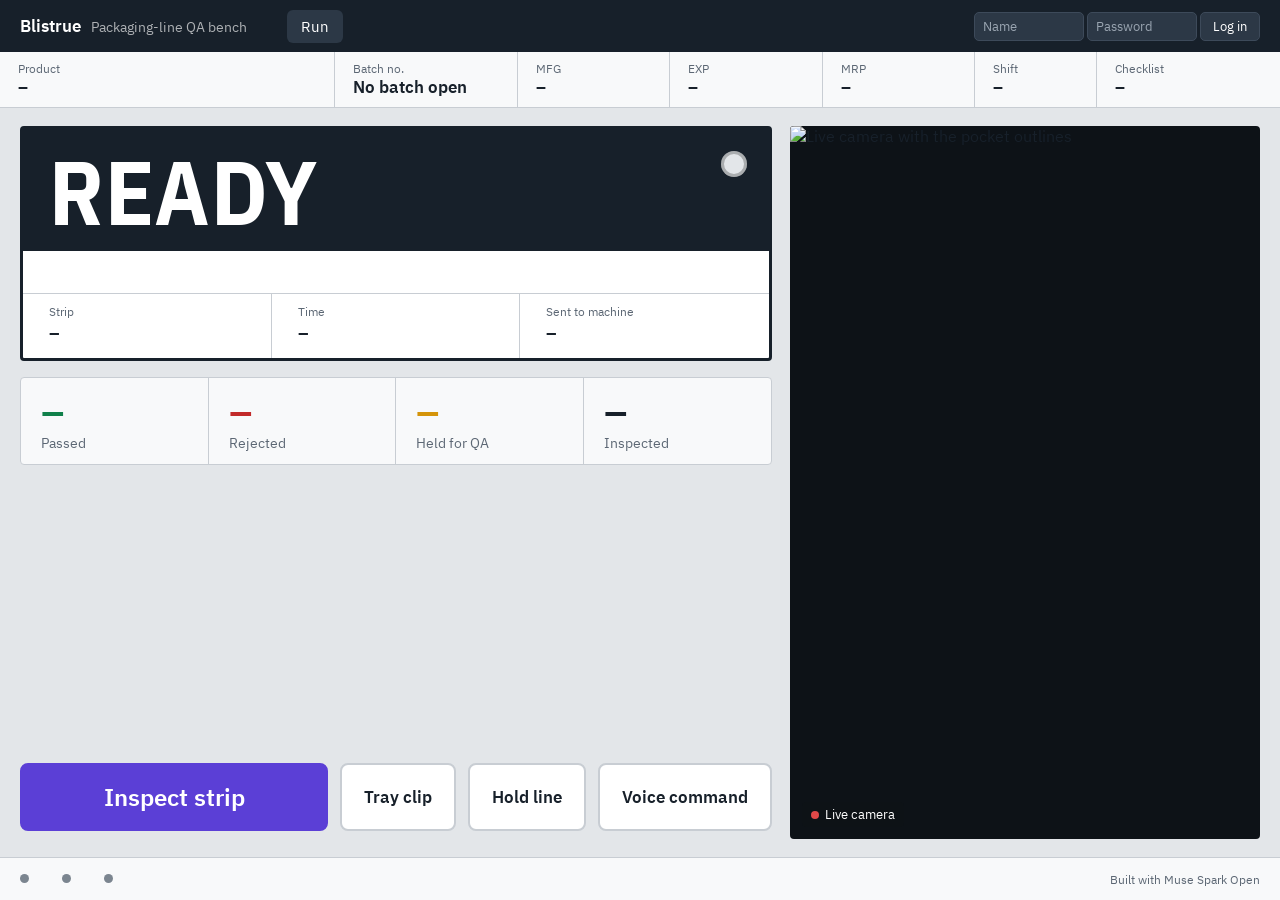
==== static/index.html @ 93edf55a "Product name: Blistrue (every strip, proven true), by Fennixar" ====
<!doctype html>
<html lang="en"><head><meta charset="utf-8"><meta name="viewport" content="width=device-width,initial-scale=1">
<title>Blistrue</title>
<link rel="stylesheet" href="/static/station.css">
</head><body>
<header class="top">
  <div class="name">Blistrue<span>Packaging-line QA bench</span></div>
  <nav aria-label="Screens">
    <button data-tab="run" class="on">Run</button>
    <button data-tab="setup" data-role="qa" hidden>Setup</button>
    <button data-tab="qa" data-role="qa" hidden>QA</button>
    <button data-tab="record" data-role="user" hidden>Record</button>
    <button data-tab="system" data-role="qa" hidden>System</button>
  </nav>
  <div class="who"><span id="who"></span>
    <span id="loginbox"><input id="ln" placeholder="Name" aria-label="Name"> <input id="lp" type="password" placeholder="Password" aria-label="Password">
    <button onclick="login()">Log in</button></span>
    <button id="logoutbtn" onclick="logout()" hidden>Log out</button></div>
</header>
<div class="bmr" id="bmr">
  <div><small>Product</small><strong id="b-product">–</strong></div>
  <div><small>Batch no.</small><strong id="b-batch">No batch open</strong></div>
  <div><small>MFG</small><strong id="b-mfg">–</strong></div>
  <div><small>EXP</small><strong id="b-exp">–</strong></div>
  <div><small>MRP</small><strong id="b-mrp">–</strong></div>
  <div><small>Shift</small><strong id="b-shift">–</strong></div>
  <div><small>Checklist</small><strong id="b-ver">–</strong></div>
</div>
<div class="alert" id="notrel" role="status" hidden></div>
<div class="alert" id="qbanner" role="status" hidden></div>
<div class="alert" id="rcbanner" role="status" hidden></div>
<div class="alert" id="askbox" hidden>Shift Supervisor asks: <b id="askq"></b>
  <input id="ans" aria-label="Your answer"><button onclick="answer()">Answer</button></div>
<main>

<section class="tab" id="run">
  <div class="run">
    <div class="left">
      <div class="label ink" id="label" aria-live="polite">
        <div class="band" id="band">READY</div>
        <div class="why" id="why"></div>
        <div class="note" id="skipped"></div>
        <dl><div><dt>Strip</dt><dd id="stripno">–</dd></div><div><dt>Time</dt><dd id="vtime">–</dd></div>
          <div><dt>Sent to machine</dt><dd id="sent">–</dd></div></dl>
      </div>
      <div class="counts">
        <div class="p"><b id="c-pass">–</b><span>Passed</span></div>
        <div class="r"><b id="c-rej">–</b><span>Rejected</span></div>
        <div class="h"><b id="c-held">–</b><span>Held for QA</span></div>
        <div><b id="c-all">–</b><span>Inspected</span></div>
      </div>
      <div class="msg"></div>
      <div class="actions">
        <button class="btn big primary" onclick="inspectNow()">Inspect strip</button>
        <button class="btn big" title="Record a short clip of the tray; one verdict per strip" onclick="trayNow()">Tray clip</button>
        <button class="btn big" onclick="post('/hold',{reason:'operator pressed Hold line'},'Line held. QA must resume it.')">Hold line</button>
        <button class="btn big" id="vcmd" title="Say: self test, teach, inspect, hold, record" onclick="toggleRec('command')">Voice command</button>
      </div>
      <div id="heard" class="small heard"></div>
    </div>
    <div class="cam"><img id="cam" src="/stream" alt="Live camera with the pocket outlines"><div class="tag"><i></i>Live camera</div></div>
  </div>
  <div class="card chal" id="chal" hidden>
    <b>Challenge run</b><img id="chphoto" alt="Registered photo of this challenge strip" hidden><span id="chnext"></span>
    <button class="btn primary" id="chgo" onclick="chalInspect()">Inspect</button>
    <label id="chejl"><input type="checkbox" id="chej"> Ejected</label><button class="btn" id="chrec" onclick="chalEject()">Record result</button>
    <ul class="chres" id="chres"></ul>
    <div class="msg"></div>
  </div>
  <div class="status"><span id="st-self"></span><span id="st-clear"></span><span id="st-due" hidden></span><span id="st-link"></span>
    <span class="brand">Built with Muse Spark Open</span></div>
</section>

<section class="tab" id="setup" hidden>
  <ol class="steps" id="steps">
    <li><button data-step="1"><i>1</i>Describe the good strip</button></li>
    <li><button data-step="2"><i>2</i>Approve the rules</button></li>
    <li><button data-step="3"><i>3</i>Teach good strips</button></li>
    <li><button data-step="4"><i>4</i>Self-test</button></li>
    <li><button data-step="5"><i>5</i>Run</button></li>
  </ol>
  <div class="setup">
    <div>
      <div class="card" data-panel="1">
        <h2>Describe the good strip</h2>
        <p>Type or say what a good strip looks like, in any language. The station turns it into numbered rules for QA to approve.</p>
        <textarea id="text" rows="3" aria-label="Good strip description" placeholder="e.g. ten tablets in two rows of five; reject empty or broken"></textarea>
        <div class="actions"><button class="btn big primary" onclick="describe()">Make checklist</button>
          <button class="btn big" id="rec" onclick="toggleRec('rule')">Speak rule</button>
          <label class="lang">Language <select id="lang"><option>Auto</option><option>English</option><option>Tamil</option><option>Hindi</option></select></label></div>
        <div class="msg"></div>
      </div>
      <div class="card" data-panel="2" hidden>
        <h2>Approve the rules</h2>
        <p>Check each rule on the right against the sentence it came from. Approving makes them the next checklist version.</p>
        <div class="spoken" id="psentence"></div><small>The sentence the rules were made from.</small>
        <div class="actions" style="margin-top:18px"><button class="btn big primary" onclick="post('/approve',{},r=>'Checklist version '+r.checklist.version+' approved.')">Approve</button></div>
        <div class="msg"></div>
      </div>
      <div class="card" data-panel="3" hidden>
        <h2 id="teachh">Teach good strips</h2>
        <p>Place a good strip under the camera and save it. Move or turn it a little each time, so the station learns what normal looks like.</p>
        <div class="slots" id="slots"></div>
        <div class="actions"><button class="btn big primary" onclick="long('/teach',{capture:true},taught)">Save this strip</button>
          <button class="btn big" onclick="long('/teach',{},taught)">Use saved photos</button></div>
        <div class="msg"></div>
      </div>
      <div class="card" data-panel="4" hidden>
        <h2>Self-test</h2>
        <p>The station paints fake defects onto the good strip in view and checks that each one is caught and named, and that the real strip passes. A per-shift functional check — it runs on top of the physical challenge strip.</p>
        <div class="actions"><button class="btn big primary" onclick="long('/selftest',{},selftestSaid)">Run self-test</button></div>
        <h3 id="sth" hidden></h3>
        <ul class="check" id="stresults"></ul>
        <div class="small" id="uncovered"></div>
        <div class="msg"></div>
      </div>
      <div class="card" data-panel="5" hidden>
        <h2>Ready to run</h2>
        <p>The rules are approved, the station is taught and the self-test passed. QA opens and releases the batch on the QA screen; then strips are inspected on the Run screen.</p>
        <div class="actions"><button class="btn big primary" onclick="go('run')">Go to Run</button></div>
      </div>
    </div>
    <div class="card">
      <h2>Rules for a good strip</h2>
      <div id="sentencebox" hidden><div class="spoken" id="sentence"></div><small>The sentence the rules were made from.</small></div>
      <ul class="rules" id="rules"></ul>
      <div class="approved" id="approved">No rules yet.</div>
    </div>
  </div>
</section>

<section class="tab" id="qa" hidden>
  <div class="qa">
    <div class="card">
      <h2>Batch release</h2>
      <ul class="check" id="rel"></ul>
      <div class="field"><input id="spw" type="password" placeholder="QA password" aria-label="QA password for the specimen">
        <button class="btn go" id="go-spec" onclick="specimen()">Sign start-up specimen (QA)</button></div>
      <div class="dueline" id="due" hidden></div>
      <div id="missedbox">
        <h3>Missed hourly checks: QA review note</h3>
        <ul class="check" id="missed"></ul>
        <div class="field"><input id="mbatch" class="narrow" placeholder="Batch (blank = current)" aria-label="Batch whose missed checks to list">
          <input id="mpw" type="password" placeholder="QA password" aria-label="QA password for the review note"></div>
      </div>
      <div id="nobatch">
        <h3>Start a batch</h3>
        <div class="field"><button class="btn go" id="go-clear" onclick="clearance()">Line clearance</button> <span id="clr" class="small"></span></div>
        <div class="grid4"><input id="bn" placeholder="Batch no." aria-label="Batch no."><input id="bm" placeholder="MFG 10/2026" aria-label="MFG">
          <input id="be" placeholder="EXP 10/2028" aria-label="EXP"><input id="bp" placeholder="MRP Rs." aria-label="MRP"><input id="bpn" maxlength="80" placeholder="Product name" aria-label="Product name"><input id="bst" maxlength="40" placeholder="Strength (blank if not printed)" aria-label="Strength, blank if not printed"></div>
        <div class="field"><button class="btn go" id="go-start" onclick="batchStart()">Start batch</button></div>
      </div>
      <div id="inbatch" hidden>
        <h3>In-process checks</h3>
        <div class="field"><button class="btn go" id="go-print" title="At-line sample check: reads the foil print and compares it with the batch record" onclick="printNow()">Check print (foil side up)</button>
          <button class="btn" onclick="foil()">Foil roll changed</button></div>
        <div id="eyebox" hidden>
          <h3>Check the print by eye</h3>
          <div class="small" id="eyewhy"></div>
          <div class="field"><input id="epw" type="password" placeholder="QA password" aria-label="QA password for the check by eye">
            <input id="enote" placeholder="Note: what you checked on the strip" aria-label="Note: what you checked on the strip"></div>
          <div class="field"><button class="btn" onclick="printEye('matches')">Print matches</button><button class="btn" onclick="printEye('wrong')">Wrong print</button></div>
        </div>
        <div class="field"><span class="small">Leak test</span><input id="bsamp" type="number" min="0" placeholder="Samples" aria-label="Leak test samples" class="narrow">
          <input id="bnote" placeholder="Note" aria-label="Leak test note"></div>
        <div class="field"><button class="btn" onclick="leak('pass')">Leak test pass</button><button class="btn" onclick="leak('fail')">Leak test fail</button>
        </div>
        <h3>End batch: counts at the bench</h3>
        <div class="grid4"><input id="e-received" type="number" min="0" placeholder="Strips received" aria-label="Strips received at the bench">
          <input id="e-good" type="number" min="0" placeholder="Good tray" aria-label="Strips in the good tray">
          <input id="e-reject" type="number" min="0" placeholder="Reject box" aria-label="Strips in the reject box">
          <input id="e-samples" type="number" min="0" placeholder="Samples taken" aria-label="Samples taken, not returned"></div>
        <div class="grid4"><input id="e-unused" type="number" min="0" placeholder="Unused strips" aria-label="Strips left unused">
          <input id="e-fissued" type="number" min="0" step="any" placeholder="Foil issued (m)" aria-label="Foil issued, metres">
          <input id="e-fused" type="number" min="0" step="any" placeholder="Foil used (m)" aria-label="Foil used, metres">
          <input id="e-freturned" type="number" min="0" step="any" placeholder="Foil returned (m)" aria-label="Foil returned, metres"></div>
        <div class="field"><input id="e-fdestroyed" type="number" min="0" step="any" placeholder="Foil destroyed (m)" aria-label="Foil destroyed, metres" class="narrow">
          <input id="e-slimit" type="number" min="0" value="0" aria-label="Strip limit, site policy" class="narrow"><span class="small">strips limit (site policy)</span>
          <input id="e-flimit" type="number" min="0" step="any" value="0.5" aria-label="Foil limit, site policy" class="narrow"><span class="small">m foil limit (site policy)</span></div>
        <div class="field"><label><input type="checkbox" id="e-cleared"> After-batch clearance: line cleared, leftover printed foil returned or destroyed</label></div>
        <div class="field"><input id="e-pw" type="password" placeholder="QA password" aria-label="QA password, only if outside a limit">
          <input id="e-reason" placeholder="Investigation reason" aria-label="Investigation reason, only if outside a limit"></div>
        <div class="field"><button class="btn end" onclick="batchEnd()">End batch</button></div>
      </div>
      <div class="msg"></div>
    </div>
    <div class="card">
      <h2 id="heldh">Line running</h2>
      <div class="held" id="heldbox" hidden><b id="heldby"></b><span id="heldwhy"></span></div>
      <div class="running" id="runningnote">Nothing is holding the line.</div>
      <div class="agent"><b>Shift Supervisor</b> <span class="small">(<span id="supmodel">Muse Spark Open, open weights</span>)</span>
        <div id="checked" hidden>What the supervisor checked<ol id="steplist"></ol></div>
        <div id="concl"></div>
        <div class="model" id="supnote" hidden>Written by Muse Spark Open. Check before acting.</div>
        <div class="field"><input id="trig" placeholder="Why? e.g. rejects rose" aria-label="Why investigate"><button class="btn" onclick="investigate()">Investigate</button></div>
        <div id="invstate" class="small"></div>
      </div>
      <div id="reqs"></div>
      <div id="resumebox" hidden>
        <h3>Resume the line</h3>
        <div class="field"><input id="rsp" type="password" placeholder="QA password" aria-label="QA password to resume"><input id="rsr" placeholder="Reason to resume" aria-label="Reason to resume"></div>
        <div class="field" id="rswbox" hidden><input id="rsw" placeholder="Re-check waiver reason (QA)" aria-label="Re-check waiver reason (QA)"></div>
        <div class="field"><button class="btn go" id="go-resume" onclick="resumeLine()">Resume line (QA)</button></div>
      </div>
      <div class="msg"></div>
    </div>
    <div class="card">
      <h2>Batch totals</h2>
      <table class="recon" id="recon"></table>
      <div class="bal" id="bal"></div>
      <div id="qrel" hidden>
        <h3>Quarantine</h3>
        <ul class="qlist" id="qlist"></ul>
        <div class="field"><input id="rp" type="password" placeholder="QA password" aria-label="QA password to release"><input id="rr" placeholder="Reason" aria-label="Release reason"></div>
        <div class="field"><button class="btn" onclick="release()">Release quarantine (QA)</button></div>
      </div>
      <h3>Physical challenge set</h3>
      <ul class="check" id="chset"></ul>
      <div class="field"><input id="cl" class="narrow" placeholder="Label: C1" aria-label="Challenge strip label">
        <select id="ck" aria-label="Defect kind"></select>
        <input id="cr" type="number" min="1" class="narrow" placeholder="Rule" aria-label="Expected rule number"></div>
      <div class="field"><button class="btn" onclick="chalRegister()">Register challenge strip (photo from the camera)</button></div>
      <div class="field"><input id="ccp" type="password" placeholder="QA password" aria-label="QA password to close a failed challenge"><input id="ccr" placeholder="Reason" aria-label="Reason to close a failed challenge"></div>
      <div class="field"><button class="btn" title="A failed challenge run of a batch that has ended: close it with a QA note so its record can be signed" onclick="chalClose()">Close failed challenge of an ended batch (QA)</button></div>
      <p class="note">The self-test adds to the physical challenge test; it does not replace it.</p>
      <div class="msg"></div>
    </div>
  </div>
</section>

<section class="tab" id="record" hidden>
  <div class="wide">
    <div class="card">
      <h2>Shift record</h2>
      <p>The record of this shift's verdicts, self-tests and checks. It is a draft until QA signs it.</p>
      <div class="field"><input id="batch" placeholder="Batch" aria-label="Batch"><input id="op" placeholder="Operator" aria-label="Operator"></div>
      <div class="field"><button class="btn primary" onclick="rec()">Open shift record</button></div>
      <h3>Sign shift record</h3>
      <div class="field"><select id="smean" aria-label="Meaning of your signature"><option value="Reviewed">Reviewed</option><option value="Approved">Approved</option></select></div>
      <div class="field"><input id="sp" type="password" placeholder="QA password" aria-label="QA password to sign"><button class="btn" onclick="sign()">Sign record (QA)</button></div>
      <h3>Ask about the records</h3>
      <div class="field"><input id="q" placeholder="e.g. why were strips rejected today?" aria-label="Question about the records"><button class="btn" onclick="ask()">Ask</button></div>
      <div class="msg"></div>
    </div>
    <div class="card recview"><iframe id="recframe" title="Shift record" sandbox="allow-same-origin allow-popups" hidden></iframe><div class="empty" id="recempty">Open the shift record to see it here.</div></div>
  </div>
</section>

<section class="tab" id="system" hidden>
  <div class="wide">
    <div class="card">
      <h2>Spend</h2>
      <div class="bignum">$<span id="spent">0.00</span></div>
      <p>Spent on paid model calls so far.</p>
      <h3>Stack light</h3>
      <p><a href="/lamp" target="_blank">Open the stack-light page</a> on a phone or a second screen.</p>
      <h3>Line board</h3>
      <p><a href="/board" target="_blank">Open the line board</a> (read-only) on a screen beside the line: the state, why, since when and who must act.</p>
    </div>
    <div class="card">
      <h2>What each model did</h2>
      <table class="trace"><thead><tr><th>Model</th><th>Job</th><th>ms</th><th>USD</th></tr></thead><tbody id="trace"></tbody></table>
    </div>
  </div>
</section>
</main>
<script src="/static/station.js"></script>
</body></html>
---- static/station.css ----
@font-face{font-family:"IBM Plex Sans";font-weight:400;font-display:swap;src:url(fonts/IBMPlexSans-Regular.woff2) format("woff2")}
@font-face{font-family:"IBM Plex Sans";font-weight:500;font-display:swap;src:url(fonts/IBMPlexSans-Medium.woff2) format("woff2")}
@font-face{font-family:"IBM Plex Sans";font-weight:600;font-display:swap;src:url(fonts/IBMPlexSans-SemiBold.woff2) format("woff2")}
@font-face{font-family:"IBM Plex Sans";font-weight:700;font-display:swap;src:url(fonts/IBMPlexSans-Bold.woff2) format("woff2")}
@font-face{font-family:"IBM Plex Sans Condensed";font-weight:700;font-display:swap;src:url(fonts/IBMPlexSansCondensed-Bold.woff2) format("woff2")}
:root{
  --foil:#E3E6E9; --panel:#F8F9FA; --ink:#17202A; --steel:#5C6774; --rule:#C8CDD3;
  --pass:#10804A; --reject:#C22A2A; --hold:#D4940A; --brand:#5B3FD6; --grey:#7B858F;
}
*{box-sizing:border-box}
html,body{height:100%}
body{margin:0;background:var(--foil);font-family:"IBM Plex Sans",system-ui,sans-serif;color:var(--ink);
  font-variant-numeric:tabular-nums;display:flex;flex-direction:column;min-width:1000px}
button,input,select,textarea{font:inherit;color:inherit}
button{cursor:pointer}
:focus-visible{outline:3px solid var(--brand);outline-offset:2px}
[hidden]{display:none!important}
.small{font-size:13px;color:var(--steel)}
a{color:var(--brand)}
.steps i,.check li span,.tick{font-family:"Segoe UI Symbol","IBM Plex Sans",sans-serif}  /* the tick as drawn in the approved mockup */
.crit,.err{color:var(--reject);font-weight:600}

/* top bar */
.top{height:52px;flex:none;background:var(--ink);color:#fff;display:flex;align-items:center;padding:0 20px;gap:28px}
.top .name{font-weight:600;font-size:17px;white-space:nowrap}
.top .name span{font-weight:400;opacity:.65;margin-left:10px;font-size:14px}
.top nav{display:flex;gap:4px;margin-left:12px}
.top nav button{background:none;border:0;color:#cfd5dc;font-size:15px;padding:7px 14px;border-radius:6px}
.top nav button.on{background:#2c3846;color:#fff}
.top nav button:focus-visible{outline-color:#b8a9ff}
.top .who{margin-left:auto;font-size:14px;color:#cfd5dc;display:flex;gap:8px;align-items:center;white-space:nowrap}
.top .who b{color:#fff;font-weight:500}
.top input{width:110px;font-size:13px;padding:5px 8px;border-radius:5px;border:1px solid #3d4a5a;background:#2c3846;color:#fff}
.top input::placeholder{color:#9aa5b1}
.top .who button{font-size:13px;padding:5px 12px;border-radius:5px;border:1px solid #3d4a5a;background:#2c3846;color:#fff}

/* batch record bar */
.bmr{flex:none;display:grid;grid-template-columns:2.2fr 1.2fr 1fr 1fr 1fr .8fr 1.2fr;background:var(--panel);border-bottom:1px solid var(--rule)}
.bmr div{padding:9px 18px;border-right:1px solid var(--rule);min-width:0}
.bmr div:last-child{border-right:0}
.bmr small{display:block;font-size:12px;color:var(--steel)}
.bmr strong{display:block;font-size:17px;font-weight:600;white-space:nowrap;overflow:hidden;text-overflow:ellipsis}
.bmr .none strong{color:var(--steel);font-weight:500}

/* full-width amber strips under the batch bar */
.alert{flex:none;background:#fdf0d5;color:#5e4100;border-bottom:1px solid #ecd39a;border-left:6px solid var(--hold);padding:8px 20px;font-size:15px;font-weight:500;display:flex;gap:10px;align-items:center}
.alert input{font-size:14px;padding:5px 8px;border:1px solid #c9ad6b;border-radius:5px;background:#fff;min-width:260px}
.alert button{font-size:14px;font-weight:600;padding:5px 14px;border-radius:5px;border:2px solid var(--hold);background:#fff}

main{flex:1;min-height:0;display:flex;flex-direction:column}
.tab{flex:1;min-height:0;display:flex;flex-direction:column;overflow:auto}

/* buttons */
.btn{font-size:15px;font-weight:600;border-radius:6px;padding:0 16px;height:42px;background:#fff;color:var(--ink);border:2px solid var(--rule);white-space:nowrap}
.btn:hover{border-color:#9aa4ae}
.btn.primary{background:var(--brand);color:#fff;border-color:var(--brand)}
.btn.big{font-size:20px;height:68px;border-radius:8px;padding:0 28px}
.btn.big.primary{flex:1;font-size:24px}
.left .btn.big:not(.primary){font-size:17px;padding:0 22px}
.actions{display:flex;gap:12px;align-items:center;flex-wrap:wrap}
.msg{white-space:pre-wrap;font-size:15px;margin-top:10px;min-height:0}
.msg:empty{display:none}
.msg.print{font-size:28px;font-weight:700;color:#fff;padding:12px 16px;border-radius:4px}

/* Run: the verdict as a status label */
.run{flex:1;min-height:0;display:grid;grid-template-columns:1fr 470px;gap:18px;padding:18px 20px}
.left{display:flex;flex-direction:column;gap:16px;min-height:0}
.label{--c:var(--ink);background:#fff;border:3px solid var(--c);border-radius:4px;position:relative;flex:none}
.label .band{background:var(--c);color:#fff;font-family:"IBM Plex Sans Condensed","IBM Plex Sans",sans-serif;font-weight:700;
  font-size:clamp(56px,min(7vw,12.5vh),96px);line-height:1;padding:18px 70px 14px 26px;letter-spacing:.5px;white-space:nowrap;overflow:hidden}
.label .band::after{content:"";position:absolute;right:22px;top:22px;width:26px;height:26px;border-radius:50%;background:var(--foil);box-shadow:inset 0 0 0 3px rgba(0,0,0,.25)}
.label.pass{--c:var(--pass)} .label.reject{--c:var(--reject)} .label.hold{--c:var(--hold)} .label.grey{--c:var(--grey)} .label.ink{--c:var(--ink)}
.label .why{font-size:clamp(20px,2.2vw,30px);font-weight:600;padding:14px 26px 4px;line-height:1.25}
.label .why.crit{color:var(--reject)}
.sev{display:inline-block;font-size:15px;font-weight:600;background:#fdf0d5;color:#8a5f00;border-radius:4px;padding:2px 9px;margin-left:10px;vertical-align:5px}
.sev.critical{background:#fbe3e3;color:var(--reject)} .sev.minor{background:#e3e7eb;color:var(--steel)}
.label .note{font-size:13px;color:var(--steel);padding:0 26px 4px;white-space:pre-line}
.label dl{display:grid;grid-template-columns:repeat(3,1fr);margin:8px 0 0;border-top:1px solid var(--rule)}
.label dl div{padding:10px 26px 14px;border-right:1px solid var(--rule)}
.label dl div:last-child{border-right:0}
.label dt{font-size:12px;color:var(--steel)}
.label dd{margin:2px 0 0;font-size:18px;font-weight:500}
.counts{display:grid;grid-template-columns:repeat(4,1fr);background:var(--panel);border:1px solid var(--rule);border-radius:4px;flex:none}
.counts div{padding:12px 20px;border-right:1px solid var(--rule)}
.counts div:last-child{border-right:0}
.counts b{display:block;font-size:40px;font-weight:600;line-height:1.05}
.counts span{font-size:14px;color:var(--steel)}
.counts .p b{color:var(--pass)} .counts .r b{color:var(--reject)} .counts .h b{color:var(--hold)}
.left .msg{margin:0}
.left .actions{margin-top:auto;flex-wrap:nowrap}
.left .heard{margin-top:-8px}
.cam{background:#0d1217;border-radius:4px;position:relative;overflow:hidden;min-height:0}
.cam img{width:100%;height:100%;object-fit:contain;display:block}
.cam .tag{position:absolute;left:12px;bottom:12px;background:rgba(13,18,23,.78);color:#fff;font-size:13px;padding:4px 9px;border-radius:4px}
.cam .tag i{display:inline-block;width:8px;height:8px;border-radius:50%;background:#e04848;margin-right:6px}
.status{flex:none;display:flex;gap:26px;align-items:center;padding:12px 20px;font-size:14px;color:var(--steel);border-top:1px solid var(--rule);background:var(--panel);white-space:nowrap;overflow:hidden}
.status span::before{content:"";display:inline-block;width:9px;height:9px;border-radius:50%;margin-right:7px;vertical-align:1px;background:var(--grey)}
.status .ok::before{background:var(--pass)} .status .due::before{background:var(--hold)} .status .bad::before{background:var(--reject)}
.status .due{color:#8a5f00;font-weight:500} .status .bad{color:var(--reject);font-weight:500}
.status .brand{margin-left:auto;font-size:12px}
.status .brand::before{display:none}
/* Run: physical challenge run, one row under the verdict */
.chal{flex:none;margin:0 20px 14px;padding:12px 18px;display:flex;gap:12px;align-items:center;flex-wrap:wrap}
.run:has(+ .chal:not([hidden])){min-height:auto}  /* the row below never covers the action buttons: the tab scrolls */
.chal>b{font-size:16px}
.chal #chnext{font-size:18px;font-weight:600}
.chal img{height:56px;border-radius:4px;border:1px solid var(--rule)}
.chal label{font-size:15px;display:flex;gap:6px;align-items:center}
.chres{list-style:none;margin:0 0 0 auto;padding:0;display:flex;gap:6px;flex-wrap:wrap}
.chres li{font-size:13px;font-weight:600;padding:2px 8px;border-radius:4px;border:1px solid}
.chres .ok{color:var(--pass);background:#e7f3ec} .chres .bad{color:var(--reject);background:#fbe9e9}
.chal .msg{flex-basis:100%;margin:0}

/* Setup */
.steps{display:grid;grid-template-columns:repeat(5,1fr);padding:18px 20px 0;gap:8px;margin:0;list-style:none}
.steps button{width:100%;background:var(--panel);border:1px solid var(--rule);border-radius:4px;padding:10px 14px;font-size:15px;color:var(--steel);display:flex;gap:10px;align-items:center;text-align:left;min-height:52px}
.steps i{font-style:normal;flex:none;width:28px;height:28px;border-radius:50%;display:grid;place-items:center;font-weight:600;background:#dfe3e7;color:var(--steel)}
.steps .done{color:var(--ink)} .steps .done i{background:var(--pass);color:#fff}
.steps .now{border:2px solid var(--brand);color:var(--ink);font-weight:600} .steps .now i{background:var(--brand);color:#fff}
.steps .shown{box-shadow:0 2px 0 var(--ink)}
.setup{flex:1;display:grid;grid-template-columns:1fr 430px;gap:18px;padding:18px 20px;align-items:start}
.card{background:var(--panel);border:1px solid var(--rule);border-radius:4px;padding:20px 24px;min-width:0}
.setup .card,.qa .card{align-self:stretch}
.card h2{margin:0 0 4px;font-size:24px;font-weight:600}
.card h3{margin:20px 0 6px;font-size:16px;font-weight:600}
.card p{margin:0 0 16px;color:var(--steel);font-size:16px;max-width:62ch}
.card textarea{width:100%;font-size:17px;padding:12px 14px;border:1px solid #aab2bb;border-radius:6px;background:#fff;margin-bottom:14px;resize:vertical}
.card select{font-size:15px;padding:8px 10px;border:1px solid #aab2bb;border-radius:6px;background:#fff}
.lang{font-size:14px;color:var(--steel);display:flex;gap:8px;align-items:center}
.slots{display:grid;grid-template-columns:repeat(5,1fr);gap:12px;margin:8px 0 18px}
.slot{aspect-ratio:3/4;border-radius:4px;overflow:hidden;position:relative;background:#fff;border:2px solid var(--rule)}
.slot img{width:100%;height:100%;object-fit:cover;display:block}
.slot b{position:absolute;left:6px;bottom:6px;background:var(--pass);color:#fff;font-size:12px;padding:2px 7px;border-radius:3px;font-weight:500}
.slot.empty{border:2px dashed #aab2bb;display:grid;place-items:center;color:var(--steel);font-size:15px;background:transparent}
.slot.next{border-color:var(--brand);color:var(--brand);font-weight:600}
.rules{list-style:none;margin:10px 0 0;padding:0}
.rules li{display:grid;grid-template-columns:28px 1fr auto;gap:8px;padding:9px 0;border-top:1px solid var(--rule);font-size:15px;align-items:start}
.rules li i{font-style:normal;color:var(--steel);font-weight:600}
.rules em{font-style:normal;font-size:12px;font-weight:600;padding:2px 7px;border-radius:3px;height:fit-content;background:#fdf0d5;color:#8a5f00}
.rules em.critical{background:#fbe3e3;color:var(--reject)} .rules em.minor{background:#e3e7eb;color:var(--steel)}
.rules li.critical{color:var(--reject);font-weight:600}
.spoken{background:#fff;border-left:4px solid var(--brand);padding:10px 14px;font-size:16px;margin:4px 0 2px}
.spoken + small{color:var(--steel);font-size:13px}
.approved{margin-top:14px;font-size:14px;color:var(--steel)}
.approved b{color:var(--pass);font-weight:600}
.approved.wait{color:#8a5f00;font-weight:600}

/* QA */
.qa{flex:1;display:grid;grid-template-columns:1fr 1fr 1fr;gap:18px;padding:18px 20px;align-items:start}
.qa h2{font-size:20px;margin:0 0 12px}
.check{list-style:none;margin:0;padding:0}
.check li{display:grid;grid-template-columns:30px 1fr;gap:6px;padding:11px 0;border-top:1px solid var(--rule);font-size:15px}
.check li span{width:24px;height:24px;border-radius:50%;display:grid;place-items:center;font-size:14px;color:#fff;background:var(--pass)}
.check li.todo span{background:transparent;border:2px solid var(--hold);color:var(--hold)}
.check li.bad span{background:var(--reject)}
.check li.off{color:var(--steel)} .check li.off span{background:transparent;border:2px solid var(--rule);color:var(--steel)}
.check small{display:block;color:var(--steel);font-size:13px}
.field{display:flex;gap:8px;margin-top:10px;align-items:center;flex-wrap:wrap}
.field input:not([type=checkbox]){flex:1;min-width:0;font-size:15px;padding:10px 12px;border:1px solid #aab2bb;border-radius:6px;background:#fff}
.field input.narrow{flex:0 0 110px}
.field .end{margin-left:auto}
.field label{font-size:14px;color:var(--steel);display:flex;gap:4px;align-items:center}
.grid4{display:grid;grid-template-columns:1fr 1fr;gap:8px;margin-top:10px}
.grid4 input{font-size:15px;padding:10px 12px;border:1px solid #aab2bb;border-radius:6px;background:#fff;min-width:0}
.held{border-left:5px solid var(--hold);background:#fff8e8;padding:12px 14px;border-radius:0 4px 4px 0;font-size:15px}
.held b{display:block;font-size:17px;margin-bottom:2px}
.held.crit{border-left-color:var(--reject);background:#fdf0f0}
.running{color:var(--steel);font-size:15px}
.agent{margin-top:12px;font-size:14px}
.agent ol{margin:6px 0 0;padding-left:20px;color:var(--steel);overflow-wrap:anywhere}
.agent ol li{padding:2px 0}
.model{font-size:12px;color:#7a4a00;font-style:italic;margin-top:6px}
.req{margin-top:12px;background:#fff;border:1px solid var(--rule);border-radius:4px;padding:12px 14px;font-size:15px}
.recon{width:100%;border-collapse:collapse;font-size:15px;margin-top:4px}
.recon td{padding:7px 0;border-top:1px solid var(--rule)}
.recon td:last-child{text-align:right;font-weight:600}
.recon tr.sum td{border-top:2px solid var(--ink)}
.bal{color:var(--pass);font-weight:600;font-size:14px;margin-top:8px}
.bal.bad{color:var(--reject)}
.dueline{background:#fdf0d5;color:#6b4a00;border-radius:4px;padding:8px 12px;font-size:14px;margin-top:12px}
.note{font-size:13px;color:var(--steel);margin:12px 0 0}
.qlist{margin:6px 0 0;padding-left:18px;font-size:13px;color:var(--steel)}

/* Record + System */
.wide{flex:1;display:grid;grid-template-columns:420px 1fr;gap:18px;padding:18px 20px;min-height:0}
.recview{padding:0;overflow:hidden;display:flex}
.recview iframe{flex:1;border:0;background:#fff;min-height:420px}
.recview .empty{margin:auto;color:var(--steel)}
.trace{width:100%;border-collapse:collapse;font-size:14px}
.trace th{text-align:left;font-size:12px;font-weight:600;color:var(--steel);padding:6px 8px;border-bottom:2px solid var(--ink)}
.trace td{padding:7px 8px;border-top:1px solid var(--rule)}
.trace td:nth-child(n+3),.trace th:nth-child(n+3){text-align:right}
.bignum{font-size:40px;font-weight:600;margin:4px 0 8px}

@media (max-width:1200px){
  .run{grid-template-columns:1fr 380px}
  .setup{grid-template-columns:1fr 360px}
  .wide{grid-template-columns:340px 1fr}
  .bmr div{padding:9px 12px}
  .top{gap:16px}
  .top .name span{display:none}
}
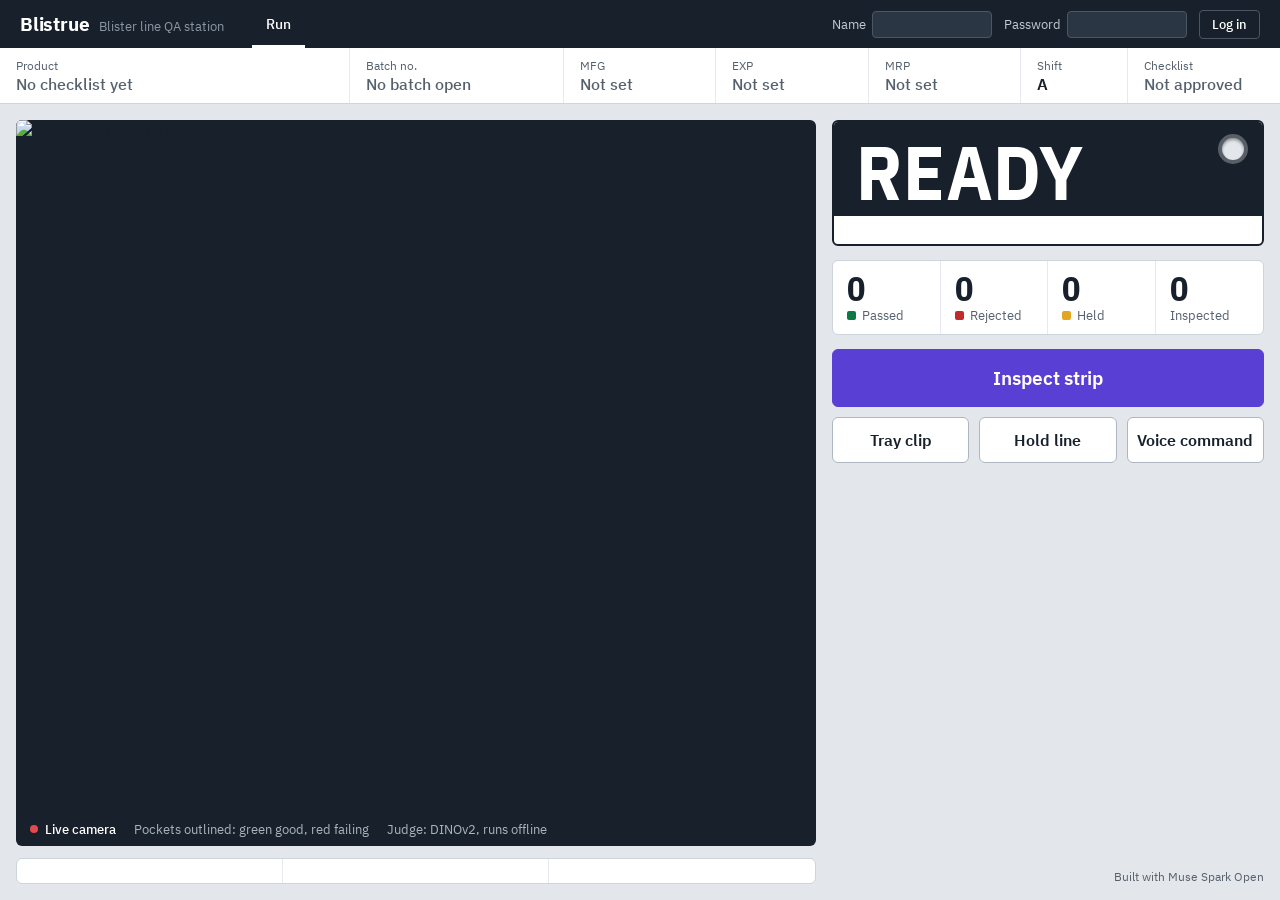
==== commit a80f73ad: "Station redesign v2, Run screen: new tokens, 48px top bar with Signed in as, batch record strip, cam" ====
--- a/static/index.html
+++ b/static/index.html
@@ -4,7 +4,7 @@
 <link rel="stylesheet" href="/static/station.css">
 </head><body>
 <header class="top">
-  <div class="name">Blistrue<span>Packaging-line QA bench</span></div>
+  <div class="name">Blistrue<span>Blister line QA station</span></div>
   <nav aria-label="Screens">
     <button data-tab="run" class="on">Run</button>
     <button data-tab="setup" data-role="qa" hidden>Setup</button>
@@ -13,62 +13,72 @@
     <button data-tab="system" data-role="qa" hidden>System</button>
   </nav>
   <div class="who"><span id="who"></span>
-    <span id="loginbox"><input id="ln" placeholder="Name" aria-label="Name"> <input id="lp" type="password" placeholder="Password" aria-label="Password">
+    <span id="loginbox"><label>Name <input id="ln" aria-label="Name"></label><label>Password <input id="lp" type="password" aria-label="Password"></label>
     <button onclick="login()">Log in</button></span>
     <button id="logoutbtn" onclick="logout()" hidden>Log out</button></div>
 </header>
 <div class="bmr" id="bmr">
-  <div><small>Product</small><strong id="b-product">–</strong></div>
-  <div><small>Batch no.</small><strong id="b-batch">No batch open</strong></div>
-  <div><small>MFG</small><strong id="b-mfg">–</strong></div>
-  <div><small>EXP</small><strong id="b-exp">–</strong></div>
-  <div><small>MRP</small><strong id="b-mrp">–</strong></div>
-  <div><small>Shift</small><strong id="b-shift">–</strong></div>
-  <div><small>Checklist</small><strong id="b-ver">–</strong></div>
+  <div class="none"><small>Product</small><strong id="b-product">No checklist yet</strong></div>
+  <div class="none"><small>Batch no.</small><strong id="b-batch">No batch open</strong></div>
+  <div class="none"><small>MFG</small><strong id="b-mfg">Not set</strong></div>
+  <div class="none"><small>EXP</small><strong id="b-exp">Not set</strong></div>
+  <div class="none"><small>MRP</small><strong id="b-mrp">Not set</strong></div>
+  <div><small>Shift</small><strong id="b-shift">A</strong></div>
+  <div class="none"><small>Checklist</small><strong id="b-ver">Not approved</strong></div>
 </div>
 <div class="alert" id="notrel" role="status" hidden></div>
 <div class="alert" id="qbanner" role="status" hidden></div>
 <div class="alert" id="rcbanner" role="status" hidden></div>
 <div class="alert" id="askbox" hidden>Shift Supervisor asks: <b id="askq"></b>
-  <input id="ans" aria-label="Your answer"><button onclick="answer()">Answer</button></div>
+  <label>Your answer <input id="ans" aria-label="Your answer"></label><button onclick="answer()">Answer</button></div>
 <main>
 
 <section class="tab" id="run">
   <div class="run">
-    <div class="left">
+    <div class="rail">
       <div class="label ink" id="label" aria-live="polite">
         <div class="band" id="band">READY</div>
-        <div class="why" id="why"></div>
-        <div class="note" id="skipped"></div>
-        <dl><div><dt>Strip</dt><dd id="stripno">–</dd></div><div><dt>Time</dt><dd id="vtime">–</dd></div>
-          <div><dt>Sent to machine</dt><dd id="sent">–</dd></div></dl>
+        <div class="body">
+          <div class="why" id="why"></div>
+          <div class="note" id="skipped"></div>
+          <dl id="vfacts" hidden><div><dt>Strip</dt><dd id="stripno"></dd></div><div><dt>Time</dt><dd id="vtime"></dd></div>
+            <div><dt>Sent to machine</dt><dd id="sent"></dd></div></dl>
+        </div>
       </div>
       <div class="counts">
-        <div class="p"><b id="c-pass">–</b><span>Passed</span></div>
-        <div class="r"><b id="c-rej">–</b><span>Rejected</span></div>
-        <div class="h"><b id="c-held">–</b><span>Held for QA</span></div>
-        <div><b id="c-all">–</b><span>Inspected</span></div>
-      </div>
-      <div class="msg"></div>
-      <div class="actions">
+        <div class="p"><b id="c-pass">0</b><span>Passed</span></div>
+        <div class="r"><b id="c-rej">0</b><span>Rejected</span></div>
+        <div class="h"><b id="c-held">0</b><span>Held</span></div>
+        <div><b id="c-all">0</b><span>Inspected</span></div>
+      </div>
+      <div class="acts">
         <button class="btn big primary" onclick="inspectNow()">Inspect strip</button>
-        <button class="btn big" title="Record a short clip of the tray; one verdict per strip" onclick="trayNow()">Tray clip</button>
-        <button class="btn big" onclick="post('/hold',{reason:'operator pressed Hold line'},'Line held. QA must resume it.')">Hold line</button>
-        <button class="btn big" id="vcmd" title="Say: self test, teach, inspect, hold, record" onclick="toggleRec('command')">Voice command</button>
-      </div>
+        <div class="row3">
+          <button class="btn big" title="Record a short clip of the tray; one verdict per strip" onclick="trayNow()">Tray clip</button>
+          <button class="btn big" onclick="post('/hold',{reason:'operator pressed Hold line'},'Line held. QA must resume it.')">Hold line</button>
+          <button class="btn big" id="vcmd" title="Say: self test, teach, inspect, hold, record" onclick="toggleRec('command')">Voice command</button>
+        </div>
+      </div>
+      <div class="msg"></div>
       <div id="heard" class="small heard"></div>
-    </div>
-    <div class="cam"><img id="cam" src="/stream" alt="Live camera with the pocket outlines"><div class="tag"><i></i>Live camera</div></div>
-  </div>
-  <div class="card chal" id="chal" hidden>
-    <b>Challenge run</b><img id="chphoto" alt="Registered photo of this challenge strip" hidden><span id="chnext"></span>
-    <button class="btn primary" id="chgo" onclick="chalInspect()">Inspect</button>
-    <label id="chejl"><input type="checkbox" id="chej"> Ejected</label><button class="btn" id="chrec" onclick="chalEject()">Record result</button>
-    <ul class="chres" id="chres"></ul>
-    <div class="msg"></div>
-  </div>
-  <div class="status"><span id="st-self"></span><span id="st-clear"></span><span id="st-due" hidden></span><span id="st-link"></span>
-    <span class="brand">Built with Muse Spark Open</span></div>
+      <div class="brand">Built with Muse Spark Open</div>
+    </div>
+    <div class="left">
+      <div class="well">
+        <div class="pic"><img id="cam" src="/stream" alt="Live camera with the pocket outlines"></div>
+        <div class="cap"><span class="live"><i></i>Live camera</span><span>Pockets outlined: green good, red failing</span>
+          <span>Judge: DINOv2, runs offline</span><span class="r" id="camres"></span></div>
+      </div>
+      <div class="card chal" id="chal" hidden>
+        <b>Challenge run</b><img id="chphoto" alt="Registered photo of this challenge strip" hidden><span id="chnext"></span>
+        <button class="btn primary" id="chgo" onclick="chalInspect()">Inspect</button>
+        <label id="chejl"><input type="checkbox" id="chej"> Ejected</label><button class="btn" id="chrec" onclick="chalEject()">Record result</button>
+        <ul class="chres" id="chres"></ul>
+        <div class="msg"></div>
+      </div>
+      <div class="lights" aria-label="Station checks"><span id="st-self"></span><span id="st-clear"></span><span id="st-due" hidden></span><span id="st-link"></span></div>
+    </div>
+  </div>
 </section>
 
 <section class="tab" id="setup" hidden>
--- a/static/station.css
+++ b/static/station.css
@@ -4,114 +4,143 @@
 @font-face{font-family:"IBM Plex Sans";font-weight:700;font-display:swap;src:url(fonts/IBMPlexSans-Bold.woff2) format("woff2")}
 @font-face{font-family:"IBM Plex Sans Condensed";font-weight:700;font-display:swap;src:url(fonts/IBMPlexSansCondensed-Bold.woff2) format("woff2")}
 :root{
-  --foil:#E3E6E9; --panel:#F8F9FA; --ink:#17202A; --steel:#5C6774; --rule:#C8CDD3;
-  --pass:#10804A; --reject:#C22A2A; --hold:#D4940A; --brand:#5B3FD6; --grey:#7B858F;
+  --ink:#18212B; --ink2:#2B3644; --ink3:#8C97A4;
+  --alu:#E3E7EB; --panel:#FFFFFF; --rule:#CED4DB; --rule2:#E6E9ED; --text2:#56616E;
+  --pass:#0E7A43; --reject:#C22B2B; --hold:#E3A522; --violet:#5A3FD4;
+  --neutral:#56616E; --holdtext:#7A5300; --holdbg:#FCF3DC; --rejectbg:#FBE9E9; --passbg:#E6F2EB; --field:#AEB7C1;
+  --cond:"IBM Plex Sans Condensed","IBM Plex Sans",sans-serif;
+  /* older names, still read by the line board (/board) */
+  --foil:var(--alu); --steel:var(--text2); --grey:var(--neutral); --brand:var(--violet);
 }
 *{box-sizing:border-box}
 html,body{height:100%}
-body{margin:0;background:var(--foil);font-family:"IBM Plex Sans",system-ui,sans-serif;color:var(--ink);
+body{margin:0;background:var(--alu);font-family:"IBM Plex Sans",system-ui,sans-serif;color:var(--ink);
   font-variant-numeric:tabular-nums;display:flex;flex-direction:column;min-width:1000px}
 button,input,select,textarea{font:inherit;color:inherit}
 button{cursor:pointer}
-:focus-visible{outline:3px solid var(--brand);outline-offset:2px}
+:focus-visible{outline:3px solid var(--violet);outline-offset:2px}
 [hidden]{display:none!important}
-.small{font-size:13px;color:var(--steel)}
-a{color:var(--brand)}
-.steps i,.check li span,.tick{font-family:"Segoe UI Symbol","IBM Plex Sans",sans-serif}  /* the tick as drawn in the approved mockup */
+.small{font-size:13px;color:var(--text2)}
+a{color:var(--violet)}
 .crit,.err{color:var(--reject);font-weight:600}
+@media (prefers-reduced-motion:reduce){*{transition:none!important;animation:none!important}}
 
 /* top bar */
-.top{height:52px;flex:none;background:var(--ink);color:#fff;display:flex;align-items:center;padding:0 20px;gap:28px}
-.top .name{font-weight:600;font-size:17px;white-space:nowrap}
-.top .name span{font-weight:400;opacity:.65;margin-left:10px;font-size:14px}
-.top nav{display:flex;gap:4px;margin-left:12px}
-.top nav button{background:none;border:0;color:#cfd5dc;font-size:15px;padding:7px 14px;border-radius:6px}
-.top nav button.on{background:#2c3846;color:#fff}
-.top nav button:focus-visible{outline-color:#b8a9ff}
-.top .who{margin-left:auto;font-size:14px;color:#cfd5dc;display:flex;gap:8px;align-items:center;white-space:nowrap}
-.top .who b{color:#fff;font-weight:500}
-.top input{width:110px;font-size:13px;padding:5px 8px;border-radius:5px;border:1px solid #3d4a5a;background:#2c3846;color:#fff}
-.top input::placeholder{color:#9aa5b1}
-.top .who button{font-size:13px;padding:5px 12px;border-radius:5px;border:1px solid #3d4a5a;background:#2c3846;color:#fff}
-
-/* batch record bar */
-.bmr{flex:none;display:grid;grid-template-columns:2.2fr 1.2fr 1fr 1fr 1fr .8fr 1.2fr;background:var(--panel);border-bottom:1px solid var(--rule)}
-.bmr div{padding:9px 18px;border-right:1px solid var(--rule);min-width:0}
+.top{height:48px;flex:none;background:var(--ink);color:#fff;display:flex;align-items:center;padding:0 20px;gap:28px}
+.top .name{display:flex;align-items:baseline;gap:10px;font-size:19px;font-weight:700;letter-spacing:-.01em;white-space:nowrap}
+.top .name span{font-size:13px;font-weight:400;letter-spacing:0;color:var(--ink3)}
+.top nav{display:flex;align-self:stretch}
+.top nav button{background:none;border:0;border-bottom:3px solid transparent;padding:3px 14px 0;color:#C3CBD4;font-size:14px;font-weight:500}
+.top nav button:hover{color:#fff}
+.top nav button.on{color:#fff;border-bottom-color:#fff}
+.top nav button:focus-visible{outline:2px solid #fff;outline-offset:-6px}
+.top .who{margin-left:auto;font-size:13px;color:#C3CBD4;display:flex;gap:14px;align-items:center;white-space:nowrap}
+.top .who b{color:#fff;font-weight:600}
+.top #loginbox{display:flex;gap:12px;align-items:center}
+.top .who label{display:flex;gap:6px;align-items:center}
+.top input{width:120px;font-size:13px;padding:4px 8px;border-radius:4px;border:1px solid #4A5664;background:var(--ink2);color:#fff}
+.top .who button{font-size:13px;font-weight:500;color:#fff;background:transparent;border:1px solid #4A5664;border-radius:4px;padding:5px 12px}
+.top .who button:hover{border-color:var(--ink3)}
+.top :focus-visible{outline-color:#fff}
+
+/* batch manufacturing record strip */
+.bmr{flex:none;height:56px;display:grid;grid-template-columns:2.3fr 1.4fr 1fr 1fr 1fr .7fr 1fr;background:var(--panel);border-bottom:1px solid var(--rule)}
+.bmr div{padding:0 16px;border-right:1px solid var(--rule2);display:flex;flex-direction:column;justify-content:center;min-width:0}
 .bmr div:last-child{border-right:0}
-.bmr small{display:block;font-size:12px;color:var(--steel)}
-.bmr strong{display:block;font-size:17px;font-weight:600;white-space:nowrap;overflow:hidden;text-overflow:ellipsis}
-.bmr .none strong{color:var(--steel);font-weight:500}
-
-/* full-width amber strips under the batch bar */
-.alert{flex:none;background:#fdf0d5;color:#5e4100;border-bottom:1px solid #ecd39a;border-left:6px solid var(--hold);padding:8px 20px;font-size:15px;font-weight:500;display:flex;gap:10px;align-items:center}
-.alert input{font-size:14px;padding:5px 8px;border:1px solid #c9ad6b;border-radius:5px;background:#fff;min-width:260px}
-.alert button{font-size:14px;font-weight:600;padding:5px 14px;border-radius:5px;border:2px solid var(--hold);background:#fff}
+.bmr small{font-size:11.5px;color:var(--text2)}
+.bmr strong{font-size:15.5px;font-weight:600;margin-top:1px;white-space:nowrap;overflow:hidden;text-overflow:ellipsis}
+.bmr .none strong{color:var(--text2);font-weight:500}
+
+/* full-width strips under the batch record: something waits for a person */
+.alert{flex:none;background:var(--holdbg);color:var(--ink);border-bottom:1px solid #EAD49A;border-left:6px solid var(--hold);padding:8px 20px;font-size:14px;font-weight:500;display:flex;gap:10px;align-items:center}
+.alert label{display:flex;gap:8px;align-items:center}
+.alert input{font-size:14px;padding:5px 8px;border:1px solid var(--field);border-radius:4px;background:#fff;min-width:260px}
+.alert button{font-size:14px;font-weight:600;padding:5px 14px;border-radius:4px;border:1px solid var(--ink);background:#fff}
 
 main{flex:1;min-height:0;display:flex;flex-direction:column}
 .tab{flex:1;min-height:0;display:flex;flex-direction:column;overflow:auto}
 
 /* buttons */
-.btn{font-size:15px;font-weight:600;border-radius:6px;padding:0 16px;height:42px;background:#fff;color:var(--ink);border:2px solid var(--rule);white-space:nowrap}
-.btn:hover{border-color:#9aa4ae}
-.btn.primary{background:var(--brand);color:#fff;border-color:var(--brand)}
-.btn.big{font-size:20px;height:68px;border-radius:8px;padding:0 28px}
-.btn.big.primary{flex:1;font-size:24px}
-.left .btn.big:not(.primary){font-size:17px;padding:0 22px}
-.actions{display:flex;gap:12px;align-items:center;flex-wrap:wrap}
-.msg{white-space:pre-wrap;font-size:15px;margin-top:10px;min-height:0}
+.btn{font-size:15px;font-weight:600;border-radius:6px;padding:0 16px;height:42px;background:var(--panel);color:var(--ink);border:1px solid var(--field);white-space:nowrap}
+.btn:hover{border-color:#7F8A96}
+.btn:disabled{opacity:.55;cursor:default}
+.btn.primary{background:var(--violet);color:#fff;border-color:var(--violet)}
+.btn.primary:hover{background:#4C33C0}
+.btn.big{height:48px;font-size:16px;padding:0 22px}
+.actions{display:flex;gap:10px;align-items:center;flex-wrap:wrap}
+.msg{white-space:pre-wrap;font-size:14px;line-height:1.4;margin-top:10px}
 .msg:empty{display:none}
-.msg.print{font-size:28px;font-weight:700;color:#fff;padding:12px 16px;border-radius:4px}
-
-/* Run: the verdict as a status label */
-.run{flex:1;min-height:0;display:grid;grid-template-columns:1fr 470px;gap:18px;padding:18px 20px}
-.left{display:flex;flex-direction:column;gap:16px;min-height:0}
-.label{--c:var(--ink);background:#fff;border:3px solid var(--c);border-radius:4px;position:relative;flex:none}
-.label .band{background:var(--c);color:#fff;font-family:"IBM Plex Sans Condensed","IBM Plex Sans",sans-serif;font-weight:700;
-  font-size:clamp(56px,min(7vw,12.5vh),96px);line-height:1;padding:18px 70px 14px 26px;letter-spacing:.5px;white-space:nowrap;overflow:hidden}
-.label .band::after{content:"";position:absolute;right:22px;top:22px;width:26px;height:26px;border-radius:50%;background:var(--foil);box-shadow:inset 0 0 0 3px rgba(0,0,0,.25)}
-.label.pass{--c:var(--pass)} .label.reject{--c:var(--reject)} .label.hold{--c:var(--hold)} .label.grey{--c:var(--grey)} .label.ink{--c:var(--ink)}
-.label .why{font-size:clamp(20px,2.2vw,30px);font-weight:600;padding:14px 26px 4px;line-height:1.25}
+.msg.print{font-size:26px;font-weight:700;color:#fff;padding:10px 14px;border-radius:4px}
+
+/* Run: the camera is the hero, the verdict is a status tag on the right */
+.run{flex:1;min-height:0;display:grid;grid-template-columns:minmax(0,1fr) clamp(432px,30vw,560px);gap:16px;padding:16px}
+.run>.left{grid-column:1;grid-row:1}
+.run>.rail{grid-column:2;grid-row:1}  /* first in the page, so its message box is the Run screen's own */
+.left{display:flex;flex-direction:column;gap:12px;min-height:0}
+.well{flex:1;min-height:240px;display:flex;flex-direction:column;background:var(--ink);border-radius:6px;overflow:hidden}
+.pic{flex:1;min-height:0;position:relative}
+.pic img{position:absolute;inset:0;width:100%;height:100%;object-fit:contain;display:block}  /* never crop the evidence */
+.cap{flex:none;height:34px;display:flex;align-items:center;gap:18px;padding:0 14px;font-size:12.5px;color:#AAB4BF;white-space:nowrap;overflow:hidden}
+.cap .live{display:flex;align-items:center;gap:7px;color:#fff;font-weight:500}
+.cap .live i{width:8px;height:8px;border-radius:50%;background:#E5484D}
+.cap .r{margin-left:auto}
+.lights{flex:none;display:grid;grid-auto-flow:column;grid-auto-columns:minmax(0,1fr);background:var(--panel);border:1px solid var(--rule);border-radius:6px}
+.lights>span{padding:12px 16px;border-right:1px solid var(--rule2);display:grid;grid-template-columns:12px minmax(0,1fr);column-gap:10px;align-content:center;min-width:0}
+.lights>span:last-child{border-right:0}
+.lights i{width:12px;height:12px;border-radius:50%;margin-top:3px;grid-row:span 2;background:var(--ink3)}
+.lights .ok i{background:var(--pass)} .lights .due i{background:var(--hold)} .lights .bad i{background:var(--reject)}
+.lights small{font-size:12px;color:var(--text2)}
+.lights b{font-size:14.5px;font-weight:600;white-space:nowrap;overflow:hidden;text-overflow:ellipsis}
+.lights .bad b{color:var(--reject)}
+
+.rail{display:flex;flex-direction:column;gap:14px;min-height:0}
+/* the verdict as a GMP status tag: coloured head with the word and a punched hole, white body */
+.label{--c:var(--ink);--on:#fff;position:relative;flex:none;background:var(--panel);border:2px solid var(--c);border-radius:6px;overflow:hidden}
+.label.pass{--c:var(--pass)} .label.reject{--c:var(--reject)} .label.hold{--c:var(--hold);--on:var(--ink)}
+.label.grey{--c:var(--neutral)} .label.ink{--c:var(--ink)}
+.label .band{background:var(--c);color:var(--on);font:700 clamp(76px,5vw,96px)/.9 var(--cond);letter-spacing:.01em;padding:16px 60px 10px 22px;white-space:nowrap;overflow:hidden}
+.label .band.long{font-size:clamp(52px,3.4vw,66px);padding-top:22px;padding-bottom:12px}
+.label .band::after{content:"";position:absolute;top:16px;right:18px;width:22px;height:22px;border-radius:50%;background:var(--alu);
+  box-shadow:inset 0 2px 3px rgba(0,0,0,.35),0 0 0 4px rgba(255,255,255,.28)}
+.label .body{padding:14px 22px}
+.label .why{font-size:22px;font-weight:600;line-height:1.2;overflow-wrap:anywhere}
 .label .why.crit{color:var(--reject)}
-.sev{display:inline-block;font-size:15px;font-weight:600;background:#fdf0d5;color:#8a5f00;border-radius:4px;padding:2px 9px;margin-left:10px;vertical-align:5px}
-.sev.critical{background:#fbe3e3;color:var(--reject)} .sev.minor{background:#e3e7eb;color:var(--steel)}
-.label .note{font-size:13px;color:var(--steel);padding:0 26px 4px;white-space:pre-line}
-.label dl{display:grid;grid-template-columns:repeat(3,1fr);margin:8px 0 0;border-top:1px solid var(--rule)}
-.label dl div{padding:10px 26px 14px;border-right:1px solid var(--rule)}
-.label dl div:last-child{border-right:0}
-.label dt{font-size:12px;color:var(--steel)}
-.label dd{margin:2px 0 0;font-size:18px;font-weight:500}
-.counts{display:grid;grid-template-columns:repeat(4,1fr);background:var(--panel);border:1px solid var(--rule);border-radius:4px;flex:none}
-.counts div{padding:12px 20px;border-right:1px solid var(--rule)}
+.sev{display:table;margin-top:8px;font-size:13px;font-weight:600;background:var(--holdbg);color:var(--holdtext);border-radius:4px;padding:2px 8px}
+.sev.critical{background:var(--rejectbg);color:var(--reject)} .sev.minor{background:#EEF0F3;color:var(--text2)}
+.label .note{font-size:13.5px;line-height:1.4;color:var(--text2);margin-top:6px;white-space:pre-line}
+.label .note:empty{display:none}
+.label dl{display:grid;grid-template-columns:auto auto minmax(0,1fr);gap:0 22px;margin:12px 0 0;padding-top:10px;border-top:1px solid var(--rule2)}
+.label dt{font-size:11.5px;color:var(--text2)}
+.label dd{margin:1px 0 0;font-size:14.5px;font-weight:600;white-space:nowrap;overflow:hidden;text-overflow:ellipsis}
+.counts{display:grid;grid-template-columns:repeat(4,minmax(0,1fr));background:var(--panel);border:1px solid var(--rule);border-radius:6px;flex:none}
+.counts div{padding:10px 14px 11px;border-right:1px solid var(--rule2);min-width:0}
 .counts div:last-child{border-right:0}
-.counts b{display:block;font-size:40px;font-weight:600;line-height:1.05}
-.counts span{font-size:14px;color:var(--steel)}
-.counts .p b{color:var(--pass)} .counts .r b{color:var(--reject)} .counts .h b{color:var(--hold)}
-.left .msg{margin:0}
-.left .actions{margin-top:auto;flex-wrap:nowrap}
-.left .heard{margin-top:-8px}
-.cam{background:#0d1217;border-radius:4px;position:relative;overflow:hidden;min-height:0}
-.cam img{width:100%;height:100%;object-fit:contain;display:block}
-.cam .tag{position:absolute;left:12px;bottom:12px;background:rgba(13,18,23,.78);color:#fff;font-size:13px;padding:4px 9px;border-radius:4px}
-.cam .tag i{display:inline-block;width:8px;height:8px;border-radius:50%;background:#e04848;margin-right:6px}
-.status{flex:none;display:flex;gap:26px;align-items:center;padding:12px 20px;font-size:14px;color:var(--steel);border-top:1px solid var(--rule);background:var(--panel);white-space:nowrap;overflow:hidden}
-.status span::before{content:"";display:inline-block;width:9px;height:9px;border-radius:50%;margin-right:7px;vertical-align:1px;background:var(--grey)}
-.status .ok::before{background:var(--pass)} .status .due::before{background:var(--hold)} .status .bad::before{background:var(--reject)}
-.status .due{color:#8a5f00;font-weight:500} .status .bad{color:var(--reject);font-weight:500}
-.status .brand{margin-left:auto;font-size:12px}
-.status .brand::before{display:none}
-/* Run: physical challenge run, one row under the verdict */
-.chal{flex:none;margin:0 20px 14px;padding:12px 18px;display:flex;gap:12px;align-items:center;flex-wrap:wrap}
-.run:has(+ .chal:not([hidden])){min-height:auto}  /* the row below never covers the action buttons: the tab scrolls */
-.chal>b{font-size:16px}
-.chal #chnext{font-size:18px;font-weight:600}
-.chal img{height:56px;border-radius:4px;border:1px solid var(--rule)}
-.chal label{font-size:15px;display:flex;gap:6px;align-items:center}
+.counts b{display:block;font:700 34px/1.05 var(--cond)}
+.counts span{font-size:12.5px;color:var(--text2);display:flex;align-items:center;gap:6px;white-space:nowrap}
+.counts .p span::before,.counts .r span::before,.counts .h span::before{content:"";flex:none;width:9px;height:9px;border-radius:2px;background:var(--pass)}
+.counts .r span::before{background:var(--reject)} .counts .h span::before{background:var(--hold)}
+.acts{flex:none}
+.acts .btn.primary{width:100%;height:58px;font-size:19px}
+.row3{display:grid;grid-template-columns:repeat(3,minmax(0,1fr));gap:10px;margin-top:10px}
+.row3 .btn{height:46px;padding:0 8px}
+.rail .msg{margin:0;background:var(--panel);border:1px solid var(--rule);border-radius:6px;padding:8px 12px}
+.heard{font-size:13px;color:var(--text2)}
+.heard:empty{display:none}
+.rail .brand{margin-top:auto;font-size:11.5px;color:var(--text2);text-align:right}
+/* Run: physical challenge run, under the camera */
+.chal{flex:none;padding:10px 16px;display:flex;gap:12px;align-items:center;flex-wrap:wrap}
+.chal>b{font-size:15px}
+.chal #chnext{font-size:16px;font-weight:600}
+.chal img{height:52px;border-radius:4px;border:1px solid var(--rule)}
+.chal label{font-size:14px;display:flex;gap:6px;align-items:center}
+.chal .btn.primary{background:var(--panel);color:var(--violet)}  /* one filled violet action per screen: Inspect strip */
 .chres{list-style:none;margin:0 0 0 auto;padding:0;display:flex;gap:6px;flex-wrap:wrap}
 .chres li{font-size:13px;font-weight:600;padding:2px 8px;border-radius:4px;border:1px solid}
-.chres .ok{color:var(--pass);background:#e7f3ec} .chres .bad{color:var(--reject);background:#fbe9e9}
+.chres .ok{color:var(--pass);background:var(--passbg)} .chres .bad{color:var(--reject);background:var(--rejectbg)}
 .chal .msg{flex-basis:100%;margin:0}
 
 /* Setup */
+.steps i,.check li span,.tick{font-family:"Segoe UI Symbol","IBM Plex Sans",sans-serif}
 .steps{display:grid;grid-template-columns:repeat(5,1fr);padding:18px 20px 0;gap:8px;margin:0;list-style:none}
 .steps button{width:100%;background:var(--panel);border:1px solid var(--rule);border-radius:4px;padding:10px 14px;font-size:15px;color:var(--steel);display:flex;gap:10px;align-items:center;text-align:left;min-height:52px}
 .steps i{font-style:normal;flex:none;width:28px;height:28px;border-radius:50%;display:grid;place-items:center;font-weight:600;background:#dfe3e7;color:var(--steel)}
@@ -119,7 +148,7 @@
 .steps .now{border:2px solid var(--brand);color:var(--ink);font-weight:600} .steps .now i{background:var(--brand);color:#fff}
 .steps .shown{box-shadow:0 2px 0 var(--ink)}
 .setup{flex:1;display:grid;grid-template-columns:1fr 430px;gap:18px;padding:18px 20px;align-items:start}
-.card{background:var(--panel);border:1px solid var(--rule);border-radius:4px;padding:20px 24px;min-width:0}
+.card{background:var(--panel);border:1px solid var(--rule);border-radius:6px;padding:20px 24px;min-width:0}
 .setup .card,.qa .card{align-self:stretch}
 .card h2{margin:0 0 4px;font-size:24px;font-weight:600}
 .card h3{margin:20px 0 6px;font-size:16px;font-weight:600}
@@ -193,10 +222,9 @@
 .bignum{font-size:40px;font-weight:600;margin:4px 0 8px}
 
 @media (max-width:1200px){
-  .run{grid-template-columns:1fr 380px}
   .setup{grid-template-columns:1fr 360px}
   .wide{grid-template-columns:340px 1fr}
-  .bmr div{padding:9px 12px}
+  .bmr div{padding:0 12px}
   .top{gap:16px}
   .top .name span{display:none}
 }
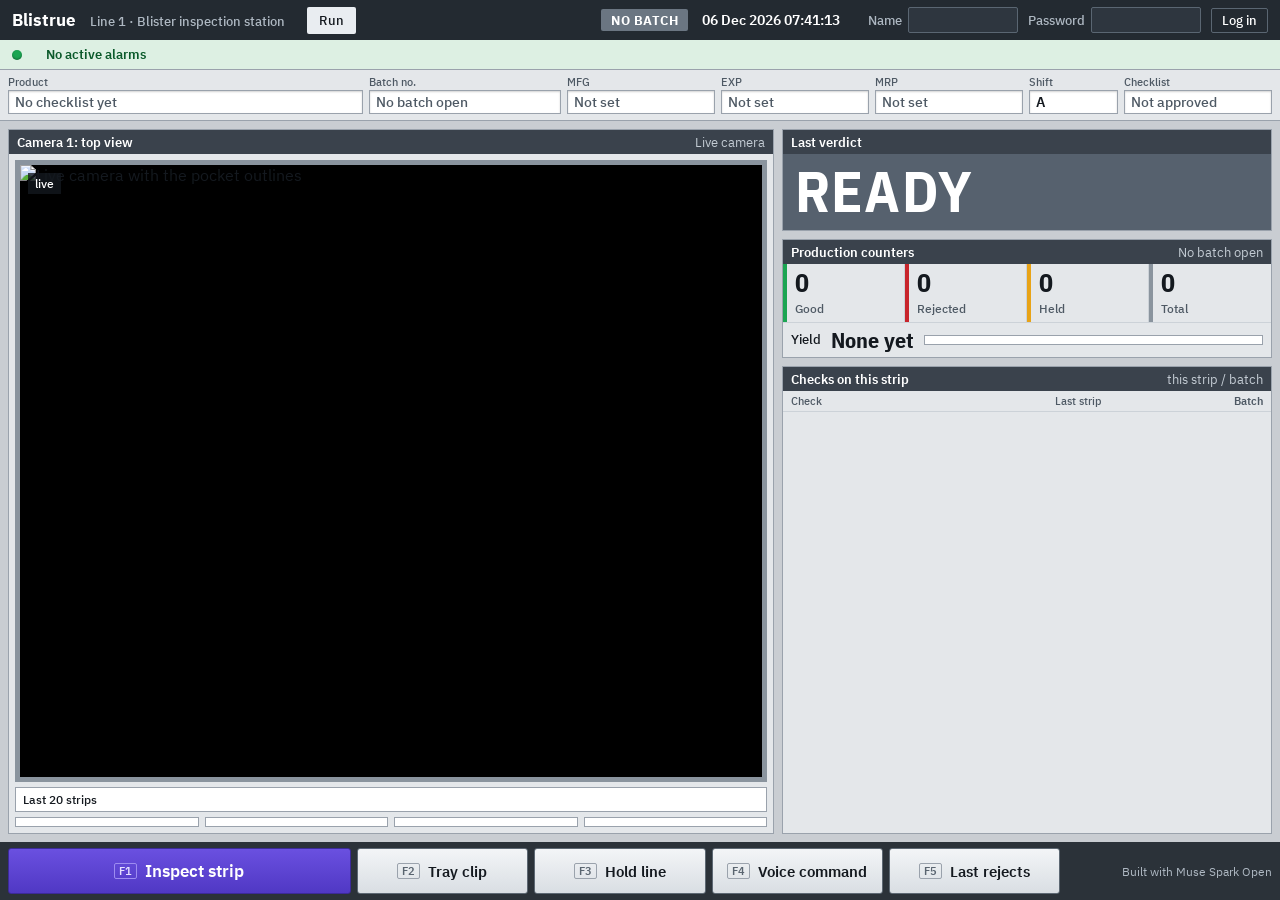
==== commit e721cfa7: "SCADA station screens: Run as an operator panel (header with line state and clock, alarm line with A" ====
--- a/static/index.html
+++ b/static/index.html
@@ -4,7 +4,7 @@
 <link rel="stylesheet" href="/static/station.css">
 </head><body>
 <header class="top">
-  <div class="name">Blistrue<span>Blister line QA station</span></div>
+  <div class="name">Blistrue<span>Line 1 · Blister inspection station</span></div>
   <nav aria-label="Screens">
     <button data-tab="run" class="on">Run</button>
     <button data-tab="setup" data-role="qa" hidden>Setup</button>
@@ -12,11 +12,19 @@
     <button data-tab="record" data-role="user" hidden>Record</button>
     <button data-tab="system" data-role="qa" hidden>System</button>
   </nav>
-  <div class="who"><span id="who"></span>
+  <div class="who"><span class="pill" id="linepill">NO BATCH</span><span class="clock" id="clock"></span><span id="who"></span>
     <span id="loginbox"><label>Name <input id="ln" aria-label="Name"></label><label>Password <input id="lp" type="password" aria-label="Password"></label>
     <button onclick="login()">Log in</button></span>
     <button id="logoutbtn" onclick="logout()" hidden>Log out</button></div>
 </header>
+<div class="alarm ok" id="alarm" role="status"><b class="cnt" id="alarmn" hidden></b><span id="alarmat"></span><span class="t" id="alarmtext">No active alarms</span>
+  <button id="ackbtn" onclick="ack()" hidden>Acknowledge</button></div>
+<!-- the alarm line shows these three; #askbox stays visible for its answer field -->
+<div class="alert" id="notrel" role="status" hidden></div>
+<div class="alert" id="qbanner" role="status" hidden></div>
+<div class="alert" id="rcbanner" role="status" hidden></div>
+<div class="alert" id="askbox" hidden>Shift Supervisor asks: <b id="askq"></b>
+  <label>Your answer <input id="ans" aria-label="Your answer"></label><button onclick="answer()">Answer</button></div>
 <div class="bmr" id="bmr">
   <div class="none"><small>Product</small><strong id="b-product">No checklist yet</strong></div>
   <div class="none"><small>Batch no.</small><strong id="b-batch">No batch open</strong></div>
@@ -26,75 +34,83 @@
   <div><small>Shift</small><strong id="b-shift">A</strong></div>
   <div class="none"><small>Checklist</small><strong id="b-ver">Not approved</strong></div>
 </div>
-<div class="alert" id="notrel" role="status" hidden></div>
-<div class="alert" id="qbanner" role="status" hidden></div>
-<div class="alert" id="rcbanner" role="status" hidden></div>
-<div class="alert" id="askbox" hidden>Shift Supervisor asks: <b id="askq"></b>
-  <label>Your answer <input id="ans" aria-label="Your answer"></label><button onclick="answer()">Answer</button></div>
 <main>
 
 <section class="tab" id="run">
   <div class="run">
-    <div class="rail">
-      <div class="label ink" id="label" aria-live="polite">
-        <div class="band" id="band">READY</div>
-        <div class="body">
+    <div class="right">  <!-- first in the page, so its message box is the Run screen's own -->
+      <div class="pn">
+        <div class="pt">Last verdict<span id="vhead" hidden><span id="stripno"></span>, <span id="vtime"></span></span></div>
+        <div class="label ink" id="label" aria-live="polite">
+          <div class="band" id="band">READY</div>
           <div class="why" id="why"></div>
+          <div class="vrule" id="vrule"></div>
           <div class="note" id="skipped"></div>
-          <dl id="vfacts" hidden><div><dt>Strip</dt><dd id="stripno"></dd></div><div><dt>Time</dt><dd id="vtime"></dd></div>
-            <div><dt>Sent to machine</dt><dd id="sent"></dd></div></dl>
-        </div>
-      </div>
-      <div class="counts">
-        <div class="p"><b id="c-pass">0</b><span>Passed</span></div>
-        <div class="r"><b id="c-rej">0</b><span>Rejected</span></div>
-        <div class="h"><b id="c-held">0</b><span>Held</span></div>
-        <div><b id="c-all">0</b><span>Inspected</span></div>
-      </div>
-      <div class="acts">
-        <button class="btn big primary" onclick="inspectNow()">Inspect strip</button>
-        <div class="row3">
-          <button class="btn big" title="Record a short clip of the tray; one verdict per strip" onclick="trayNow()">Tray clip</button>
-          <button class="btn big" onclick="post('/hold',{reason:'operator pressed Hold line'},'Line held. QA must resume it.')">Hold line</button>
-          <button class="btn big" id="vcmd" title="Say: self test, teach, inspect, hold, record" onclick="toggleRec('command')">Voice command</button>
-        </div>
-      </div>
-      <div class="msg"></div>
-      <div id="heard" class="small heard"></div>
-      <div class="brand">Built with Muse Spark Open</div>
-    </div>
-    <div class="left">
-      <div class="well">
-        <div class="pic"><img id="cam" src="/stream" alt="Live camera with the pocket outlines"></div>
-        <div class="cap"><span class="live"><i></i>Live camera</span><span>Pockets outlined: green good, red failing</span>
-          <span>Judge: DINOv2, runs offline</span><span class="r" id="camres"></span></div>
-      </div>
-      <div class="card chal" id="chal" hidden>
-        <b>Challenge run</b><img id="chphoto" alt="Registered photo of this challenge strip" hidden><span id="chnext"></span>
-        <button class="btn primary" id="chgo" onclick="chalInspect()">Inspect</button>
-        <label id="chejl"><input type="checkbox" id="chej"> Ejected</label><button class="btn" id="chrec" onclick="chalEject()">Record result</button>
-        <ul class="chres" id="chres"></ul>
-        <div class="msg"></div>
-      </div>
-      <div class="lights" aria-label="Station checks"><span id="st-self"></span><span id="st-clear"></span><span id="st-due" hidden></span><span id="st-link"></span></div>
-    </div>
+        </div>
+        <dl class="vmeta" id="vfacts" hidden><div><dt>Sent to machine</dt><dd id="sent"></dd></div><div><dt>Photo kept</dt><dd id="photo"></dd></div></dl>
+        <div class="msg"></div>
+        <div id="heard" class="small heard"></div>
+      </div>
+      <div class="pn">
+        <div class="pt">Production counters<span id="cbatch">No batch open</span></div>
+        <div class="counts">
+          <div class="p"><b id="c-pass">0</b><span>Good</span></div>
+          <div class="r"><b id="c-rej">0</b><span>Rejected</span></div>
+          <div class="h"><b id="c-held">0</b><span>Held</span></div>
+          <div><b id="c-all">0</b><span>Total</span></div>
+        </div>
+        <div class="yield">Yield<b id="yield">None yet</b><span class="bar"><i id="ybar"></i></span></div>
+      </div>
+      <div class="pn checks">
+        <div class="pt">Checks on this strip<span>this strip / batch</span></div>
+        <table class="chk"><thead><tr><th>Check</th><th id="chkstrip">Last strip</th><th>Batch</th></tr></thead><tbody id="chk"></tbody></table>
+      </div>
+    </div>
+    <div class="pn camp">
+      <div class="pt">Camera 1: top view<span id="camcap">Live camera</span></div>
+      <div class="cbody">
+        <div class="pic" id="frame"><img id="cam" src="/stream" alt="Live camera with the pocket outlines">
+          <span class="ov"><span id="camstrip"></span><span id="camres"></span>live</span></div>
+        <div class="card chal" id="chal" hidden>
+          <b>Challenge run</b><img id="chphoto" alt="Registered photo of this challenge strip" hidden><span id="chnext"></span>
+          <button class="btn primary" id="chgo" onclick="chalInspect()">Inspect</button>
+          <label id="chejl"><input type="checkbox" id="chej"> Ejected</label><button class="btn" id="chrec" onclick="chalEject()">Record result</button>
+          <ul class="chres" id="chres"></ul>
+          <div class="msg"></div>
+        </div>
+        <div class="hist"><span>Last 20 strips</span><span class="sq" id="last20"></span><span class="n" id="last20n"></span></div>
+        <div class="lights" aria-label="Station checks"><span id="st-self"></span><span id="st-clear"></span><span id="st-due"></span><span id="st-link"></span></div>
+      </div>
+    </div>
+    <div class="pn rejbox" id="rejbox" hidden>
+      <div class="pt">Last rejects<button onclick="lastRejects()">Close</button></div>
+      <div class="rejlist" id="rejlist"></div>
+    </div>
+  </div>
+  <div class="keys">
+    <button class="btn primary" data-key="F1" onclick="inspectNow()">Inspect strip</button>
+    <button class="btn" data-key="F2" title="Record a short clip of the tray; one verdict per strip" onclick="trayNow()">Tray clip</button>
+    <button class="btn" data-key="F3" onclick="post('/hold',{reason:'operator pressed Hold line'},'Line held. QA must resume it.')">Hold line</button>
+    <button class="btn" data-key="F4" id="vcmd" title="Say: self test, teach, inspect, hold, record" onclick="toggleRec('command')">Voice command</button>
+    <button class="btn" data-key="F5" title="The last 8 reject photos" onclick="lastRejects()">Last rejects</button>
+    <div class="brand">Built with Muse Spark Open</div>
   </div>
 </section>
 
 <section class="tab" id="setup" hidden>
   <ol class="steps" id="steps">
-    <li><button data-step="1"><i>1</i>Describe the good strip</button></li>
-    <li><button data-step="2"><i>2</i>Approve the rules</button></li>
-    <li><button data-step="3"><i>3</i>Teach good strips</button></li>
-    <li><button data-step="4"><i>4</i>Self-test</button></li>
-    <li><button data-step="5"><i>5</i>Run</button></li>
+    <li><button data-step="1"><i><svg class="tk" width="14" height="14" viewBox="0 0 14 14" aria-hidden="true"><path d="M2.5 7.5l3 3 6-7"/></svg><b>1</b></i>Describe the good strip</button></li>
+    <li><button data-step="2"><i><svg class="tk" width="14" height="14" viewBox="0 0 14 14" aria-hidden="true"><path d="M2.5 7.5l3 3 6-7"/></svg><b>2</b></i>Approve the rules</button></li>
+    <li><button data-step="3"><i><svg class="tk" width="14" height="14" viewBox="0 0 14 14" aria-hidden="true"><path d="M2.5 7.5l3 3 6-7"/></svg><b>3</b></i>Teach good strips</button></li>
+    <li><button data-step="4"><i><svg class="tk" width="14" height="14" viewBox="0 0 14 14" aria-hidden="true"><path d="M2.5 7.5l3 3 6-7"/></svg><b>4</b></i>Self-test</button></li>
+    <li><button data-step="5"><i><svg class="tk" width="14" height="14" viewBox="0 0 14 14" aria-hidden="true"><path d="M2.5 7.5l3 3 6-7"/></svg><b>5</b></i>Run</button></li>
   </ol>
   <div class="setup">
     <div>
       <div class="card" data-panel="1">
         <h2>Describe the good strip</h2>
         <p>Type or say what a good strip looks like, in any language. The station turns it into numbered rules for QA to approve.</p>
-        <textarea id="text" rows="3" aria-label="Good strip description" placeholder="e.g. ten tablets in two rows of five; reject empty or broken"></textarea>
+        <label class="fl"><span>What a good strip looks like</span><textarea id="text" rows="3" aria-label="Good strip description" placeholder="e.g. ten tablets in two rows of five; reject empty or broken"></textarea></label>
         <div class="actions"><button class="btn big primary" onclick="describe()">Make checklist</button>
           <button class="btn big" id="rec" onclick="toggleRec('rule')">Speak rule</button>
           <label class="lang">Language <select id="lang"><option>Auto</option><option>English</option><option>Tamil</option><option>Hindi</option></select></label></div>
@@ -141,99 +157,138 @@
 
 <section class="tab" id="qa" hidden>
   <div class="qa">
-    <div class="card">
+    <div class="card release">
       <h2>Batch release</h2>
-      <ul class="check" id="rel"></ul>
-      <div class="field"><input id="spw" type="password" placeholder="QA password" aria-label="QA password for the specimen">
-        <button class="btn go" id="go-spec" onclick="specimen()">Sign start-up specimen (QA)</button></div>
-      <div class="dueline" id="due" hidden></div>
-      <div id="missedbox">
-        <h3>Missed hourly checks: QA review note</h3>
-        <ul class="check" id="missed"></ul>
-        <div class="field"><input id="mbatch" class="narrow" placeholder="Batch (blank = current)" aria-label="Batch whose missed checks to list">
-          <input id="mpw" type="password" placeholder="QA password" aria-label="QA password for the review note"></div>
-      </div>
-      <div id="nobatch">
-        <h3>Start a batch</h3>
-        <div class="field"><button class="btn go" id="go-clear" onclick="clearance()">Line clearance</button> <span id="clr" class="small"></span></div>
-        <div class="grid4"><input id="bn" placeholder="Batch no." aria-label="Batch no."><input id="bm" placeholder="MFG 10/2026" aria-label="MFG">
-          <input id="be" placeholder="EXP 10/2028" aria-label="EXP"><input id="bp" placeholder="MRP Rs." aria-label="MRP"><input id="bpn" maxlength="80" placeholder="Product name" aria-label="Product name"><input id="bst" maxlength="40" placeholder="Strength (blank if not printed)" aria-label="Strength, blank if not printed"></div>
-        <div class="field"><button class="btn go" id="go-start" onclick="batchStart()">Start batch</button></div>
-      </div>
-      <div id="inbatch" hidden>
-        <h3>In-process checks</h3>
-        <div class="field"><button class="btn go" id="go-print" title="At-line sample check: reads the foil print and compares it with the batch record" onclick="printNow()">Check print (foil side up)</button>
-          <button class="btn" onclick="foil()">Foil roll changed</button></div>
-        <div id="eyebox" hidden>
-          <h3>Check the print by eye</h3>
-          <div class="small" id="eyewhy"></div>
-          <div class="field"><input id="epw" type="password" placeholder="QA password" aria-label="QA password for the check by eye">
-            <input id="enote" placeholder="Note: what you checked on the strip" aria-label="Note: what you checked on the strip"></div>
-          <div class="field"><button class="btn" onclick="printEye('matches')">Print matches</button><button class="btn" onclick="printEye('wrong')">Wrong print</button></div>
-        </div>
-        <div class="field"><span class="small">Leak test</span><input id="bsamp" type="number" min="0" placeholder="Samples" aria-label="Leak test samples" class="narrow">
-          <input id="bnote" placeholder="Note" aria-label="Leak test note"></div>
-        <div class="field"><button class="btn" onclick="leak('pass')">Leak test pass</button><button class="btn" onclick="leak('fail')">Leak test fail</button>
-        </div>
-        <h3>End batch: counts at the bench</h3>
-        <div class="grid4"><input id="e-received" type="number" min="0" placeholder="Strips received" aria-label="Strips received at the bench">
-          <input id="e-good" type="number" min="0" placeholder="Good tray" aria-label="Strips in the good tray">
-          <input id="e-reject" type="number" min="0" placeholder="Reject box" aria-label="Strips in the reject box">
-          <input id="e-samples" type="number" min="0" placeholder="Samples taken" aria-label="Samples taken, not returned"></div>
-        <div class="grid4"><input id="e-unused" type="number" min="0" placeholder="Unused strips" aria-label="Strips left unused">
-          <input id="e-fissued" type="number" min="0" step="any" placeholder="Foil issued (m)" aria-label="Foil issued, metres">
-          <input id="e-fused" type="number" min="0" step="any" placeholder="Foil used (m)" aria-label="Foil used, metres">
-          <input id="e-freturned" type="number" min="0" step="any" placeholder="Foil returned (m)" aria-label="Foil returned, metres"></div>
-        <div class="field"><input id="e-fdestroyed" type="number" min="0" step="any" placeholder="Foil destroyed (m)" aria-label="Foil destroyed, metres" class="narrow">
-          <input id="e-slimit" type="number" min="0" value="0" aria-label="Strip limit, site policy" class="narrow"><span class="small">strips limit (site policy)</span>
-          <input id="e-flimit" type="number" min="0" step="any" value="0.5" aria-label="Foil limit, site policy" class="narrow"><span class="small">m foil limit (site policy)</span></div>
-        <div class="field"><label><input type="checkbox" id="e-cleared"> After-batch clearance: line cleared, leftover printed foil returned or destroyed</label></div>
-        <div class="field"><input id="e-pw" type="password" placeholder="QA password" aria-label="QA password, only if outside a limit">
-          <input id="e-reason" placeholder="Investigation reason" aria-label="Investigation reason, only if outside a limit"></div>
-        <div class="field"><button class="btn end" onclick="batchEnd()">End batch</button></div>
-      </div>
+      <p class="sub">Every step must be done before the first production strip is judged.</p>
       <div class="msg"></div>
-    </div>
-    <div class="card">
-      <h2 id="heldh">Line running</h2>
-      <div class="held" id="heldbox" hidden><b id="heldby"></b><span id="heldwhy"></span></div>
-      <div class="running" id="runningnote">Nothing is holding the line.</div>
-      <div class="agent"><b>Shift Supervisor</b> <span class="small">(<span id="supmodel">Muse Spark Open, open weights</span>)</span>
-        <div id="checked" hidden>What the supervisor checked<ol id="steplist"></ol></div>
-        <div id="concl"></div>
-        <div class="model" id="supnote" hidden>Written by Muse Spark Open. Check before acting.</div>
-        <div class="field"><input id="trig" placeholder="Why? e.g. rejects rose" aria-label="Why investigate"><button class="btn" onclick="investigate()">Investigate</button></div>
-        <div id="invstate" class="small"></div>
-      </div>
-      <div id="reqs"></div>
-      <div id="resumebox" hidden>
-        <h3>Resume the line</h3>
-        <div class="field"><input id="rsp" type="password" placeholder="QA password" aria-label="QA password to resume"><input id="rsr" placeholder="Reason to resume" aria-label="Reason to resume"></div>
-        <div class="field" id="rswbox" hidden><input id="rsw" placeholder="Re-check waiver reason (QA)" aria-label="Re-check waiver reason (QA)"></div>
-        <div class="field"><button class="btn go" id="go-resume" onclick="resumeLine()">Resume line (QA)</button></div>
-      </div>
-      <div class="msg"></div>
-    </div>
-    <div class="card">
-      <h2>Batch totals</h2>
-      <table class="recon" id="recon"></table>
-      <div class="bal" id="bal"></div>
-      <div id="qrel" hidden>
-        <h3>Quarantine</h3>
-        <ul class="qlist" id="qlist"></ul>
-        <div class="field"><input id="rp" type="password" placeholder="QA password" aria-label="QA password to release"><input id="rr" placeholder="Reason" aria-label="Release reason"></div>
-        <div class="field"><button class="btn" onclick="release()">Release quarantine (QA)</button></div>
-      </div>
-      <h3>Physical challenge set</h3>
-      <ul class="check" id="chset"></ul>
-      <div class="field"><input id="cl" class="narrow" placeholder="Label: C1" aria-label="Challenge strip label">
-        <select id="ck" aria-label="Defect kind"></select>
-        <input id="cr" type="number" min="1" class="narrow" placeholder="Rule" aria-label="Expected rule number"></div>
-      <div class="field"><button class="btn" onclick="chalRegister()">Register challenge strip (photo from the camera)</button></div>
-      <div class="field"><input id="ccp" type="password" placeholder="QA password" aria-label="QA password to close a failed challenge"><input id="ccr" placeholder="Reason" aria-label="Reason to close a failed challenge"></div>
-      <div class="field"><button class="btn" title="A failed challenge run of a batch that has ended: close it with a QA note so its record can be signed" onclick="chalClose()">Close failed challenge of an ended batch (QA)</button></div>
-      <p class="note">The self-test adds to the physical challenge test; it does not replace it.</p>
-      <div class="msg"></div>
+      <ol class="seq" id="rel">
+        <li id="q-clear"><span class="n"><svg class="tk" width="14" height="14" viewBox="0 0 14 14" aria-hidden="true"><path d="M2.5 7.5l3 3 6-7"/></svg><b>1</b></span>
+          <div><div class="t">Line clearance</div><div class="d"></div></div><span class="when"></span>
+          <div class="work" id="w-clear"><div class="field"><button class="btn go" id="go-clear" onclick="clearance()">Line clearance</button> <span id="clr" class="small"></span></div></div></li>
+        <li id="q-batch"><span class="n"><svg class="tk" width="14" height="14" viewBox="0 0 14 14" aria-hidden="true"><path d="M2.5 7.5l3 3 6-7"/></svg><b>2</b></span>
+          <div><div class="t">Batch details</div><div class="d"></div></div><span class="when"></span>
+          <div class="work" id="nobatch">
+            <div class="grid3">
+              <label class="fl"><span>Batch no.</span><input id="bn" placeholder="e.g. B2611-01" aria-label="Batch no."></label>
+              <label class="fl"><span>MFG</span><input id="bm" placeholder="10/2026" aria-label="MFG"></label>
+              <label class="fl"><span>EXP</span><input id="be" placeholder="10/2028" aria-label="EXP"></label>
+              <label class="fl"><span>MRP (Rs.)</span><input id="bp" placeholder="32.50" aria-label="MRP"></label>
+              <label class="fl"><span>Product name</span><input id="bpn" maxlength="80" placeholder="As printed on the foil" aria-label="Product name"></label>
+              <label class="fl"><span>Strength</span><input id="bst" maxlength="40" placeholder="Strength (blank if not printed)" aria-label="Strength, blank if not printed"></label>
+            </div>
+            <div class="field"><button class="btn go" id="go-start" onclick="batchStart()">Start batch</button></div>
+          </div></li>
+        <li id="q-self"><span class="n"><svg class="tk" width="14" height="14" viewBox="0 0 14 14" aria-hidden="true"><path d="M2.5 7.5l3 3 6-7"/></svg><b>3</b></span>
+          <div><div class="t">Self-test for this batch</div><div class="d"></div></div><span class="when"></span></li>
+        <li id="q-chal" hidden><span class="n"><svg class="tk" width="14" height="14" viewBox="0 0 14 14" aria-hidden="true"><path d="M2.5 7.5l3 3 6-7"/></svg><b>4</b></span>
+          <div><div class="t">Physical challenge for this batch</div><div class="d"></div></div><span class="when"></span></li>
+        <li id="q-print"><span class="n"><svg class="tk" width="14" height="14" viewBox="0 0 14 14" aria-hidden="true"><path d="M2.5 7.5l3 3 6-7"/></svg><b>4</b></span>
+          <div><div class="t">Start-up print check</div><div class="d"></div></div><span class="when"></span>
+          <div class="work" id="w-print">
+            <div id="printbox">
+              <div class="field"><button class="btn go" id="go-print" title="At-line sample check: reads the foil print and compares it with the batch record" onclick="printNow()">Check print (foil side up)</button></div>
+              <div id="eyebox" hidden>
+                <h3>Check the print by eye</h3>
+                <div class="small" id="eyewhy"></div>
+                <div class="field"><label class="fl"><span>QA password</span><input id="epw" type="password" aria-label="QA password for the check by eye"></label>
+                  <label class="fl grow"><span>Note: what you checked on the strip</span><input id="enote" aria-label="Note: what you checked on the strip"></label></div>
+                <div class="field"><button class="btn ok" onclick="printEye('matches')">Print matches</button><button class="btn" onclick="printEye('wrong')">Wrong print</button></div>
+              </div>
+            </div>
+          </div></li>
+        <li id="q-spec"><span class="n"><svg class="tk" width="14" height="14" viewBox="0 0 14 14" aria-hidden="true"><path d="M2.5 7.5l3 3 6-7"/></svg><b>5</b></span>
+          <div><div class="t">QA signature on the start-up specimen</div><div class="d"></div></div><span class="when"></span>
+          <div class="work field"><label class="fl"><span>QA password</span><input id="spw" type="password" aria-label="QA password for the specimen"></label>
+            <button class="btn go" id="go-spec" onclick="specimen()">Sign start-up specimen (QA)</button></div></li>
+        <li id="q-ipqc"><span class="n"><svg class="tk" width="14" height="14" viewBox="0 0 14 14" aria-hidden="true"><path d="M2.5 7.5l3 3 6-7"/></svg><b>6</b></span>
+          <div><div class="t">In-process checks</div><div class="d"></div></div><span class="when"></span>
+          <div class="work" id="inbatch" hidden>
+            <div class="dueline" id="due" hidden></div>
+            <div class="field"><button class="btn" onclick="foil()">Foil roll changed</button></div>
+            <div class="field"><label class="fl"><span>Leak test samples</span><input id="bsamp" type="number" min="0" aria-label="Leak test samples" class="narrow"></label>
+              <label class="fl grow"><span>Leak test note</span><input id="bnote" aria-label="Leak test note"></label></div>
+            <div class="field"><button class="btn" onclick="leak('pass')">Leak test pass</button><button class="btn" onclick="leak('fail')">Leak test fail</button></div>
+          </div>
+          <div class="work" id="missedbox">
+            <h3>Missed hourly checks: QA review note</h3>
+            <ul class="check" id="missed"></ul>
+            <div class="field"><label class="fl"><span>Batch (blank = current)</span><input id="mbatch" class="narrow" aria-label="Batch whose missed checks to list"></label>
+              <label class="fl"><span>QA password</span><input id="mpw" type="password" aria-label="QA password for the review note"></label></div>
+          </div></li>
+        <li id="q-end"><span class="n"><svg class="tk" width="14" height="14" viewBox="0 0 14 14" aria-hidden="true"><path d="M2.5 7.5l3 3 6-7"/></svg><b>7</b></span>
+          <div><div class="t">End batch: counts at the bench</div><div class="d"></div></div><span class="when"></span>
+          <div class="work" id="endbox" hidden>
+            <div class="grid4">
+              <label class="fl"><span>Strips received</span><input id="e-received" type="number" min="0" aria-label="Strips received at the bench"></label>
+              <label class="fl"><span>Good tray</span><input id="e-good" type="number" min="0" aria-label="Strips in the good tray"></label>
+              <label class="fl"><span>Reject box</span><input id="e-reject" type="number" min="0" aria-label="Strips in the reject box"></label>
+              <label class="fl"><span>Samples taken</span><input id="e-samples" type="number" min="0" aria-label="Samples taken, not returned"></label>
+              <label class="fl"><span>Unused strips</span><input id="e-unused" type="number" min="0" aria-label="Strips left unused"></label>
+              <label class="fl"><span>Foil issued (m)</span><input id="e-fissued" type="number" min="0" step="any" aria-label="Foil issued, metres"></label>
+              <label class="fl"><span>Foil used (m)</span><input id="e-fused" type="number" min="0" step="any" aria-label="Foil used, metres"></label>
+              <label class="fl"><span>Foil returned (m)</span><input id="e-freturned" type="number" min="0" step="any" aria-label="Foil returned, metres"></label>
+              <label class="fl"><span>Foil destroyed (m)</span><input id="e-fdestroyed" type="number" min="0" step="any" aria-label="Foil destroyed, metres"></label>
+              <label class="fl"><span>Strip limit (site policy)</span><input id="e-slimit" type="number" min="0" value="0" aria-label="Strip limit, site policy"></label>
+              <label class="fl"><span>Foil limit, m (site policy)</span><input id="e-flimit" type="number" min="0" step="any" value="0.5" aria-label="Foil limit, site policy"></label>
+            </div>
+            <div class="field"><label class="tickbox"><input type="checkbox" id="e-cleared"> After-batch clearance: line cleared, leftover printed foil returned or destroyed</label></div>
+            <div class="field"><label class="fl"><span>QA password, only if outside a limit</span><input id="e-pw" type="password" aria-label="QA password, only if outside a limit"></label>
+              <label class="fl grow"><span>Investigation reason, only if outside a limit</span><input id="e-reason" aria-label="Investigation reason, only if outside a limit"></label></div>
+            <div class="field"><button class="btn end" onclick="batchEnd()">End batch</button></div>
+          </div></li>
+      </ol>
+    </div>
+    <div class="qside">
+      <div class="card line running" id="linecard">
+        <div class="lhead"><h2 id="heldh">Line running</h2></div>
+        <div class="lbody">
+          <div class="held" id="heldbox" hidden><b id="heldby"></b><span id="heldwhy"></span></div>
+          <div class="running" id="runningnote">Nothing is holding the line.</div>
+          <div class="agent"><div class="ah"><b>Shift Supervisor</b> <span class="small">(<span id="supmodel">Muse Spark Open, open weights</span>)</span></div>
+            <div id="checked" hidden>What the supervisor checked<ol id="steplist"></ol></div>
+            <div id="concl"></div>
+            <div class="model" id="supnote" hidden>Written by Muse Spark Open. Check before acting.</div>
+            <div id="reqs"></div>
+            <div class="field"><label class="fl grow"><span>Why investigate</span><input id="trig" placeholder="Why? e.g. rejects rose" aria-label="Why investigate"></label><button class="btn" onclick="investigate()">Investigate</button></div>
+            <div id="invstate" class="small"></div>
+          </div>
+          <div id="resumebox" hidden>
+            <h3>Resume the line</h3>
+            <div class="field"><label class="fl"><span>QA password</span><input id="rsp" type="password" aria-label="QA password to resume"></label>
+              <label class="fl grow"><span>Reason to resume</span><input id="rsr" aria-label="Reason to resume"></label></div>
+            <div class="field" id="rswbox" hidden><label class="fl grow"><span>Re-check waiver reason (QA)</span><input id="rsw" aria-label="Re-check waiver reason (QA)"></label></div>
+            <div class="field"><button class="btn go" id="go-resume" onclick="resumeLine()">Resume line (QA)</button></div>
+          </div>
+          <div class="msg"></div>
+        </div>
+      </div>
+      <div class="card">
+        <h2>Batch totals</h2>
+        <table class="recon" id="recon"></table>
+        <div class="bal" id="bal"></div>
+        <div id="qrel" hidden>
+          <h3>Quarantine</h3>
+          <ul class="qlist" id="qlist"></ul>
+          <div class="field"><label class="fl"><span>QA password</span><input id="rp" type="password" aria-label="QA password to release"></label>
+            <label class="fl grow"><span>Reason</span><input id="rr" aria-label="Release reason"></label></div>
+          <div class="field"><button class="btn" onclick="release()">Release quarantine (QA)</button></div>
+        </div>
+        <div class="msg"></div>
+      </div>
+      <div class="card">
+        <h2>Physical challenge set</h2>
+        <ul class="check" id="chset"></ul>
+        <div class="field"><label class="fl"><span>Label</span><input id="cl" class="narrow" placeholder="C1" aria-label="Challenge strip label"></label>
+          <label class="fl grow"><span>Defect kind</span><select id="ck" aria-label="Defect kind"></select></label>
+          <label class="fl"><span>Rule</span><input id="cr" type="number" min="1" class="narrow" aria-label="Expected rule number"></label></div>
+        <div class="field"><button class="btn" onclick="chalRegister()">Register challenge strip (photo from the camera)</button></div>
+        <h3>Close a failed challenge</h3>
+        <div class="field"><label class="fl"><span>QA password</span><input id="ccp" type="password" aria-label="QA password to close a failed challenge"></label>
+          <label class="fl grow"><span>Reason</span><input id="ccr" aria-label="Reason to close a failed challenge"></label></div>
+        <div class="field"><button class="btn" title="A failed challenge run of a batch that has ended: close it with a QA note so its record can be signed" onclick="chalClose()">Close failed challenge of an ended batch (QA)</button></div>
+        <p class="note">The self-test adds to the physical challenge test; it does not replace it.</p>
+        <div class="msg"></div>
+      </div>
     </div>
   </div>
 </section>
@@ -243,16 +298,19 @@
     <div class="card">
       <h2>Shift record</h2>
       <p>The record of this shift's verdicts, self-tests and checks. It is a draft until QA signs it.</p>
-      <div class="field"><input id="batch" placeholder="Batch" aria-label="Batch"><input id="op" placeholder="Operator" aria-label="Operator"></div>
+      <div class="field"><label class="fl grow"><span>Batch</span><input id="batch" placeholder="Blank = this shift" aria-label="Batch"></label>
+        <label class="fl grow"><span>Operator</span><input id="op" aria-label="Operator"></label></div>
       <div class="field"><button class="btn primary" onclick="rec()">Open shift record</button></div>
       <h3>Sign shift record</h3>
-      <div class="field"><select id="smean" aria-label="Meaning of your signature"><option value="Reviewed">Reviewed</option><option value="Approved">Approved</option></select></div>
-      <div class="field"><input id="sp" type="password" placeholder="QA password" aria-label="QA password to sign"><button class="btn" onclick="sign()">Sign record (QA)</button></div>
+      <div class="field"><label class="fl"><span>Meaning of your signature</span><select id="smean" aria-label="Meaning of your signature"><option value="Reviewed">Reviewed</option><option value="Approved">Approved</option></select></label></div>
+      <div class="field"><label class="fl grow"><span>QA password</span><input id="sp" type="password" aria-label="QA password to sign"></label><button class="btn" onclick="sign()">Sign record (QA)</button></div>
       <h3>Ask about the records</h3>
-      <div class="field"><input id="q" placeholder="e.g. why were strips rejected today?" aria-label="Question about the records"><button class="btn" onclick="ask()">Ask</button></div>
+      <div class="field"><label class="fl grow"><span>Question about the records</span><input id="q" placeholder="e.g. why were strips rejected today?" aria-label="Question about the records"></label><button class="btn" onclick="ask()">Ask</button></div>
       <div class="msg"></div>
     </div>
-    <div class="card recview"><iframe id="recframe" title="Shift record" sandbox="allow-same-origin allow-popups" hidden></iframe><div class="empty" id="recempty">Open the shift record to see it here.</div></div>
+    <div class="card recview"><iframe id="recframe" title="Shift record" sandbox="allow-same-origin allow-popups" hidden></iframe>
+      <div class="empty" id="recempty"><svg width="40" height="48" viewBox="0 0 40 48" aria-hidden="true"><path d="M6 2h20l10 10v32a2 2 0 0 1-2 2H6a2 2 0 0 1-2-2V4a2 2 0 0 1 2-2z"/><path d="M26 2v10h10M11 22h18M11 29h18M11 36h11"/></svg>
+        <b>No record open</b><span>Open the shift record to see it here.</span></div></div>
   </div>
 </section>
 
@@ -269,6 +327,7 @@
     </div>
     <div class="card">
       <h2>What each model did</h2>
+      <p>The last twelve model calls, newest first.</p>
       <table class="trace"><thead><tr><th>Model</th><th>Job</th><th>ms</th><th>USD</th></tr></thead><tbody id="trace"></tbody></table>
     </div>
   </div>
--- a/static/station.css
+++ b/static/station.css
@@ -3,228 +3,368 @@
 @font-face{font-family:"IBM Plex Sans";font-weight:600;font-display:swap;src:url(fonts/IBMPlexSans-SemiBold.woff2) format("woff2")}
 @font-face{font-family:"IBM Plex Sans";font-weight:700;font-display:swap;src:url(fonts/IBMPlexSans-Bold.woff2) format("woff2")}
 @font-face{font-family:"IBM Plex Sans Condensed";font-weight:700;font-display:swap;src:url(fonts/IBMPlexSansCondensed-Bold.woff2) format("woff2")}
+/* ISA-101 style operator screens: neutral greys, colour only for state and alarms, violet only on the main key */
 :root{
-  --ink:#18212B; --ink2:#2B3644; --ink3:#8C97A4;
-  --alu:#E3E7EB; --panel:#FFFFFF; --rule:#CED4DB; --rule2:#E6E9ED; --text2:#56616E;
-  --pass:#0E7A43; --reject:#C22B2B; --hold:#E3A522; --violet:#5A3FD4;
-  --neutral:#56616E; --holdtext:#7A5300; --holdbg:#FCF3DC; --rejectbg:#FBE9E9; --passbg:#E6F2EB; --field:#AEB7C1;
+  --ink:#14191F; --ink2:#2B3644; --ink3:#8C97A4;
+  --alu:#E3E7EB; --panel:#FFFFFF; --rule:#CED4DB; --rule2:#E6E9ED; --text2:#4E5964;
+  --pass:#11823F; --reject:#C8252C; --hold:#E8A317; --violet:#5A3FD4; --lamp:#1BA552;
+  --neutral:#56616E; --holdtext:#7A5300; --holdbg:#FCF3DC; --rejectbg:#F8DCDD; --passbg:#DDF0E3; --field:#9AA2AC;
+  --scr:#C9CDD2; --pnl:#E4E7EA; --bar:#3A424C; --well:#FFFFFF; --edge:#9AA2AC; --sel:#2F5D9E; --off:#8A949E;
+  --sunk:inset 0 1px 2px rgba(0,0,0,.18);
   --cond:"IBM Plex Sans Condensed","IBM Plex Sans",sans-serif;
   /* older names, still read by the line board (/board) */
   --foil:var(--alu); --steel:var(--text2); --grey:var(--neutral); --brand:var(--violet);
 }
 *{box-sizing:border-box}
 html,body{height:100%}
-body{margin:0;background:var(--alu);font-family:"IBM Plex Sans",system-ui,sans-serif;color:var(--ink);
+body{margin:0;background:var(--scr);font-family:"IBM Plex Sans",system-ui,sans-serif;color:var(--ink);
   font-variant-numeric:tabular-nums;display:flex;flex-direction:column;min-width:1000px}
 button,input,select,textarea{font:inherit;color:inherit}
 button{cursor:pointer}
-:focus-visible{outline:3px solid var(--violet);outline-offset:2px}
+:focus-visible{outline:3px solid var(--sel);outline-offset:2px}
 [hidden]{display:none!important}
 .small{font-size:13px;color:var(--text2)}
-a{color:var(--violet)}
+a{color:var(--sel)}
 .crit,.err{color:var(--reject);font-weight:600}
 @media (prefers-reduced-motion:reduce){*{transition:none!important;animation:none!important}}
 
-/* top bar */
-.top{height:48px;flex:none;background:var(--ink);color:#fff;display:flex;align-items:center;padding:0 20px;gap:28px}
-.top .name{display:flex;align-items:baseline;gap:10px;font-size:19px;font-weight:700;letter-spacing:-.01em;white-space:nowrap}
-.top .name span{font-size:13px;font-weight:400;letter-spacing:0;color:var(--ink3)}
-.top nav{display:flex;align-self:stretch}
-.top nav button{background:none;border:0;border-bottom:3px solid transparent;padding:3px 14px 0;color:#C3CBD4;font-size:14px;font-weight:500}
-.top nav button:hover{color:#fff}
-.top nav button.on{color:#fff;border-bottom-color:#fff}
-.top nav button:focus-visible{outline:2px solid #fff;outline-offset:-6px}
-.top .who{margin-left:auto;font-size:13px;color:#C3CBD4;display:flex;gap:14px;align-items:center;white-space:nowrap}
+/* header: name, tabs, line state, clock, user */
+.top{height:40px;flex:none;background:#232A31;color:#E9EDF1;display:flex;align-items:center;padding:0 12px;gap:16px}
+.top .name{display:flex;align-items:baseline;gap:14px;font-size:17px;font-weight:700;white-space:nowrap;color:#fff}
+.top .name span{font-size:13px;font-weight:500;color:#AEB8C2}
+.top nav{display:flex;gap:2px;margin-left:6px}
+.top nav button{background:none;border:0;border-radius:2px;padding:5px 12px;color:#C9D1D9;font-size:13px;font-weight:500}
+.top nav button:hover{color:#fff;background:#343D46}
+.top nav button.on{background:#E9EDF1;color:#14191F}
+.top nav button:focus-visible{outline:2px solid #fff;outline-offset:1px}
+.top .who{margin-left:auto;font-size:13px;font-weight:500;color:#E9EDF1;display:flex;gap:14px;align-items:center;white-space:nowrap}
 .top .who b{color:#fff;font-weight:600}
-.top #loginbox{display:flex;gap:12px;align-items:center}
-.top .who label{display:flex;gap:6px;align-items:center}
-.top input{width:120px;font-size:13px;padding:4px 8px;border-radius:4px;border:1px solid #4A5664;background:var(--ink2);color:#fff}
-.top .who button{font-size:13px;font-weight:500;color:#fff;background:transparent;border:1px solid #4A5664;border-radius:4px;padding:5px 12px}
-.top .who button:hover{border-color:var(--ink3)}
+#who:not(:empty){border:1px solid #5A6672;border-radius:2px;padding:3px 8px}
+.pill{font-size:12.5px;font-weight:700;letter-spacing:.04em;padding:3px 10px;border-radius:2px;color:#fff;background:#6B7682}
+.pill.p-run{background:var(--lamp)} .pill.p-held{background:var(--hold);color:var(--ink)} .pill.p-stop{background:var(--reject)}
+.clock{font-size:14px;font-weight:600;color:#fff}
+.top #loginbox{display:flex;gap:10px;align-items:center}
+.top .who label{display:flex;gap:6px;align-items:center;color:#AEB8C2}
+.top input{width:110px;height:26px;font-size:13px;padding:0 7px;border-radius:2px;border:1px solid #5A6672;background:#2E363F;color:#fff}
+.top .who button{font-size:13px;font-weight:500;color:#fff;background:transparent;border:1px solid #5A6672;border-radius:2px;padding:3px 10px}
+.top .who button:hover{border-color:#AEB8C2}
 .top :focus-visible{outline-color:#fff}
 
-/* batch manufacturing record strip */
-.bmr{flex:none;height:56px;display:grid;grid-template-columns:2.3fr 1.4fr 1fr 1fr 1fr .7fr 1fr;background:var(--panel);border-bottom:1px solid var(--rule)}
-.bmr div{padding:0 16px;border-right:1px solid var(--rule2);display:flex;flex-direction:column;justify-content:center;min-width:0}
-.bmr div:last-child{border-right:0}
-.bmr small{font-size:11.5px;color:var(--text2)}
-.bmr strong{font-size:15.5px;font-weight:600;margin-top:1px;white-space:nowrap;overflow:hidden;text-overflow:ellipsis}
+/* alarm line: the newest thing that needs a person, coloured by severity */
+.alarm{flex:none;height:30px;display:flex;align-items:center;gap:12px;padding:0 12px;font-size:13px;font-weight:600;white-space:nowrap;
+  background:var(--passbg);color:#0B5A2B;border-bottom:1px solid var(--edge)}
+.alarm.ok::before{content:"";flex:none;width:10px;height:10px;border-radius:50%;background:var(--lamp);box-shadow:inset 0 -1px 2px rgba(0,0,0,.35)}
+.alarm.warn{background:var(--hold);color:var(--ink);border-bottom-color:#9A6C0B}
+.alarm.bad{background:var(--reject);color:#fff;border-bottom-color:#8E1419}
+.alarm .cnt{background:var(--ink);color:#fff;padding:0 7px;border-radius:2px;font-weight:700}
+.alarm.warn .cnt{color:var(--hold)}
+.alarm .t{flex:1;min-width:0;font-weight:500;overflow:hidden;text-overflow:ellipsis}
+.alarm.ok .t{font-weight:600}
+.alarm button{background:none;border:0;padding:2px 4px;font-size:13px;font-weight:500;color:inherit}
+.alarm button:hover{text-decoration:underline}
+#notrel,#qbanner,#rcbanner{display:none!important}  /* their text shows in the alarm line */
+.alert{flex:none;background:#FBEFD0;color:var(--ink);border-bottom:1px solid #C9A040;padding:4px 12px;font-size:13px;font-weight:500;display:flex;gap:10px;align-items:center}
+.alert label{display:flex;gap:8px;align-items:center}
+.alert input{height:26px;font-size:13px;padding:0 8px;border:1px solid var(--edge);border-radius:2px;background:var(--well);box-shadow:var(--sunk);min-width:260px}
+.alert button{font-size:13px;font-weight:600;padding:2px 12px;border-radius:3px;border:1px solid #5D6873;background:linear-gradient(#F3F5F7,#D9DEE3)}
+
+/* batch tags: label over a sunken value field */
+.bmr{flex:none;display:grid;grid-template-columns:2.4fr 1.3fr 1fr 1fr 1fr .6fr 1fr;gap:6px;padding:5px 8px 6px;background:var(--pnl);border-bottom:1px solid var(--edge)}
+.bmr div{display:flex;flex-direction:column;min-width:0}
+.bmr small{font-size:10.5px;font-weight:500;color:var(--text2)}
+.bmr strong{font-size:13.5px;font-weight:600;margin-top:1px;padding:2px 6px;background:var(--well);border:1px solid var(--edge);box-shadow:var(--sunk);
+  white-space:nowrap;overflow:hidden;text-overflow:ellipsis}
 .bmr .none strong{color:var(--text2);font-weight:500}
-
-/* full-width strips under the batch record: something waits for a person */
-.alert{flex:none;background:var(--holdbg);color:var(--ink);border-bottom:1px solid #EAD49A;border-left:6px solid var(--hold);padding:8px 20px;font-size:14px;font-weight:500;display:flex;gap:10px;align-items:center}
-.alert label{display:flex;gap:8px;align-items:center}
-.alert input{font-size:14px;padding:5px 8px;border:1px solid var(--field);border-radius:4px;background:#fff;min-width:260px}
-.alert button{font-size:14px;font-weight:600;padding:5px 14px;border-radius:4px;border:1px solid var(--ink);background:#fff}
 
 main{flex:1;min-height:0;display:flex;flex-direction:column}
 .tab{flex:1;min-height:0;display:flex;flex-direction:column;overflow:auto}
 
-/* buttons */
-.btn{font-size:15px;font-weight:600;border-radius:6px;padding:0 16px;height:42px;background:var(--panel);color:var(--ink);border:1px solid var(--field);white-space:nowrap}
-.btn:hover{border-color:#7F8A96}
+/* buttons: raised keys, square corners */
+.btn{font-size:14px;font-weight:600;border-radius:3px;padding:0 14px;height:38px;background:linear-gradient(#F3F5F7,#D9DEE3);color:var(--ink);
+  border:1px solid #5D6873;white-space:nowrap}
+.btn:hover{background:linear-gradient(#FFFFFF,#E3E7EB)}
+.btn:active{background:#D9DEE3}
 .btn:disabled{opacity:.55;cursor:default}
-.btn.primary{background:var(--violet);color:#fff;border-color:var(--violet)}
-.btn.primary:hover{background:#4C33C0}
-.btn.big{height:48px;font-size:16px;padding:0 22px}
+.btn.primary{background:linear-gradient(#6A50E0,#5038C4);color:#fff;border-color:#3C2A99}
+.btn.primary:hover{background:linear-gradient(#7660E6,#5A42CE)}
+.btn.big{height:44px;font-size:15px;padding:0 20px}
 .actions{display:flex;gap:10px;align-items:center;flex-wrap:wrap}
-.msg{white-space:pre-wrap;font-size:14px;line-height:1.4;margin-top:10px}
+.msg{white-space:pre-wrap;font-size:13.5px;line-height:1.4;margin-top:10px}
 .msg:empty{display:none}
-.msg.print{font-size:26px;font-weight:700;color:#fff;padding:10px 14px;border-radius:4px}
-
-/* Run: the camera is the hero, the verdict is a status tag on the right */
-.run{flex:1;min-height:0;display:grid;grid-template-columns:minmax(0,1fr) clamp(432px,30vw,560px);gap:16px;padding:16px}
-.run>.left{grid-column:1;grid-row:1}
-.run>.rail{grid-column:2;grid-row:1}  /* first in the page, so its message box is the Run screen's own */
-.left{display:flex;flex-direction:column;gap:12px;min-height:0}
-.well{flex:1;min-height:240px;display:flex;flex-direction:column;background:var(--ink);border-radius:6px;overflow:hidden}
-.pic{flex:1;min-height:0;position:relative}
+.msg.print{font-size:26px;font-weight:700;color:#fff;padding:10px 14px;border-radius:2px}
+
+/* panels: grey body under a dark title bar */
+.pn{background:var(--pnl);border:1px solid var(--edge);display:flex;flex-direction:column;min-height:0;min-width:0}
+.pt{flex:none;background:var(--bar);color:#fff;font-size:12.5px;font-weight:600;padding:4px 8px;display:flex;justify-content:space-between;align-items:center;gap:12px;white-space:nowrap}
+.pt span{font-weight:400;color:#C4CCD4;overflow:hidden;text-overflow:ellipsis}
+.pt button{background:none;border:1px solid #6B7682;border-radius:2px;color:#fff;font-size:12px;padding:0 8px}
+
+/* Run: camera on the left, verdict, counters and checks on the right, function keys at the bottom */
+#run{overflow:hidden}
+.run{flex:1;min-height:0;display:grid;grid-template-columns:minmax(0,61fr) minmax(0,39fr);gap:8px;padding:8px}
+.run>.right{grid-column:2;grid-row:1}
+.run>.camp,.run>.rejbox{grid-column:1;grid-row:1}
+.rejbox{z-index:3}
+.cbody{flex:1;min-height:0;display:flex;flex-direction:column;gap:5px;padding:6px}
+.pic{--c:var(--off);flex:1;min-height:200px;position:relative;border:5px solid var(--c);background:#000}
+.pic.pass{--c:var(--pass)} .pic.reject{--c:var(--reject)} .pic.hold{--c:var(--hold)}
 .pic img{position:absolute;inset:0;width:100%;height:100%;object-fit:contain;display:block}  /* never crop the evidence */
-.cap{flex:none;height:34px;display:flex;align-items:center;gap:18px;padding:0 14px;font-size:12.5px;color:#AAB4BF;white-space:nowrap;overflow:hidden}
-.cap .live{display:flex;align-items:center;gap:7px;color:#fff;font-weight:500}
-.cap .live i{width:8px;height:8px;border-radius:50%;background:#E5484D}
-.cap .r{margin-left:auto}
-.lights{flex:none;display:grid;grid-auto-flow:column;grid-auto-columns:minmax(0,1fr);background:var(--panel);border:1px solid var(--rule);border-radius:6px}
-.lights>span{padding:12px 16px;border-right:1px solid var(--rule2);display:grid;grid-template-columns:12px minmax(0,1fr);column-gap:10px;align-content:center;min-width:0}
-.lights>span:last-child{border-right:0}
-.lights i{width:12px;height:12px;border-radius:50%;margin-top:3px;grid-row:span 2;background:var(--ink3)}
-.lights .ok i{background:var(--pass)} .lights .due i{background:var(--hold)} .lights .bad i{background:var(--reject)}
-.lights small{font-size:12px;color:var(--text2)}
-.lights b{font-size:14.5px;font-weight:600;white-space:nowrap;overflow:hidden;text-overflow:ellipsis}
+.ov{position:absolute;left:8px;top:8px;display:flex;gap:8px;background:rgba(20,25,31,.78);color:#fff;font-size:11.5px;font-weight:500;padding:3px 7px}
+.ov span:empty{display:none}
+.hist{flex:none;display:flex;align-items:center;gap:10px;background:var(--well);border:1px solid var(--edge);padding:4px 7px;font-size:12px;font-weight:500;white-space:nowrap}
+.hist .sq{flex:1;min-width:0;display:grid;grid-template-columns:repeat(20,minmax(0,22px));gap:4px}
+.hist i{height:14px;background:var(--off)}
+.hist i.g{background:var(--lamp)} .hist i.r{background:var(--reject)} .hist i.a{background:var(--hold)}
+.hist .n{color:var(--text2)}
+.lights{flex:none;display:grid;grid-auto-flow:column;grid-auto-columns:minmax(0,1fr);gap:6px}
+.lights>span{display:flex;align-items:center;gap:7px;background:var(--well);border:1px solid var(--edge);padding:4px 7px;font-size:12px;font-weight:500;min-width:0}
+.lights i{flex:none;width:11px;height:11px;border-radius:50%;background:var(--off);box-shadow:inset 0 -1px 2px rgba(0,0,0,.35)}
+.lights .ok i{background:var(--lamp)} .lights .due i{background:var(--hold)} .lights .bad i{background:var(--reject)}
+.lights small{font-size:12px;white-space:nowrap;overflow:hidden;text-overflow:ellipsis}
+.lights b{margin-left:auto;font-weight:600;white-space:nowrap;overflow:hidden;text-overflow:ellipsis}
 .lights .bad b{color:var(--reject)}
 
-.rail{display:flex;flex-direction:column;gap:14px;min-height:0}
-/* the verdict as a GMP status tag: coloured head with the word and a punched hole, white body */
-.label{--c:var(--ink);--on:#fff;position:relative;flex:none;background:var(--panel);border:2px solid var(--c);border-radius:6px;overflow:hidden}
+.right{display:grid;grid-template-rows:auto auto minmax(0,1fr);gap:8px;min-height:0;min-width:0}
+/* the verdict block, filled with the verdict colour */
+.label{--c:var(--neutral);--on:#fff;background:var(--c);color:var(--on);padding:8px 12px 10px}
 .label.pass{--c:var(--pass)} .label.reject{--c:var(--reject)} .label.hold{--c:var(--hold);--on:var(--ink)}
-.label.grey{--c:var(--neutral)} .label.ink{--c:var(--ink)}
-.label .band{background:var(--c);color:var(--on);font:700 clamp(76px,5vw,96px)/.9 var(--cond);letter-spacing:.01em;padding:16px 60px 10px 22px;white-space:nowrap;overflow:hidden}
-.label .band.long{font-size:clamp(52px,3.4vw,66px);padding-top:22px;padding-bottom:12px}
-.label .band::after{content:"";position:absolute;top:16px;right:18px;width:22px;height:22px;border-radius:50%;background:var(--alu);
-  box-shadow:inset 0 2px 3px rgba(0,0,0,.35),0 0 0 4px rgba(255,255,255,.28)}
-.label .body{padding:14px 22px}
-.label .why{font-size:22px;font-weight:600;line-height:1.2;overflow-wrap:anywhere}
-.label .why.crit{color:var(--reject)}
-.sev{display:table;margin-top:8px;font-size:13px;font-weight:600;background:var(--holdbg);color:var(--holdtext);border-radius:4px;padding:2px 8px}
-.sev.critical{background:var(--rejectbg);color:var(--reject)} .sev.minor{background:#EEF0F3;color:var(--text2)}
-.label .note{font-size:13.5px;line-height:1.4;color:var(--text2);margin-top:6px;white-space:pre-line}
-.label .note:empty{display:none}
-.label dl{display:grid;grid-template-columns:auto auto minmax(0,1fr);gap:0 22px;margin:12px 0 0;padding-top:10px;border-top:1px solid var(--rule2)}
-.label dt{font-size:11.5px;color:var(--text2)}
-.label dd{margin:1px 0 0;font-size:14.5px;font-weight:600;white-space:nowrap;overflow:hidden;text-overflow:ellipsis}
-.counts{display:grid;grid-template-columns:repeat(4,minmax(0,1fr));background:var(--panel);border:1px solid var(--rule);border-radius:6px;flex:none}
-.counts div{padding:10px 14px 11px;border-right:1px solid var(--rule2);min-width:0}
+.label .band{font:700 58px/1 var(--cond);letter-spacing:.02em;white-space:nowrap;overflow:hidden}
+.label .band.long{font-size:44px;padding:7px 0}
+.label .why{font-size:17px;font-weight:600;line-height:1.25;margin-top:4px;overflow-wrap:anywhere}
+.label .vrule{font-size:13px;margin-top:1px;opacity:.92}
+.label .note{font-size:12.5px;line-height:1.35;margin-top:4px;white-space:pre-line;opacity:.92}
+.label .why:empty,.label .vrule:empty,.label .note:empty{display:none}
+.label .why.crit{color:inherit}  /* the block colour already says it; red on amber does not read */
+.vmeta{display:grid;grid-template-columns:repeat(2,minmax(0,1fr));gap:6px;padding:6px;margin:0}
+.vmeta div{min-width:0}
+.vmeta dt{font-size:10.5px;font-weight:500;color:var(--text2)}
+.vmeta dd{margin:1px 0 0;font-size:13.5px;font-weight:600;padding:2px 6px;background:var(--well);border:1px solid var(--edge);box-shadow:var(--sunk);
+  white-space:nowrap;overflow:hidden;text-overflow:ellipsis}
+.right .msg{margin:0 6px 6px;padding:4px 8px;font-size:13px;background:var(--well);border:1px solid var(--edge);box-shadow:var(--sunk);max-height:84px;overflow:auto}
+.heard{margin:0 6px 6px;font-size:12.5px;color:var(--text2)}
+.heard:empty{display:none}
+.counts{display:grid;grid-template-columns:repeat(4,minmax(0,1fr))}
+.counts div{position:relative;padding:4px 10px 5px 12px;border-right:1px solid #CCD2D8;min-width:0}
 .counts div:last-child{border-right:0}
-.counts b{display:block;font:700 34px/1.05 var(--cond)}
-.counts span{font-size:12.5px;color:var(--text2);display:flex;align-items:center;gap:6px;white-space:nowrap}
-.counts .p span::before,.counts .r span::before,.counts .h span::before{content:"";flex:none;width:9px;height:9px;border-radius:2px;background:var(--pass)}
-.counts .r span::before{background:var(--reject)} .counts .h span::before{background:var(--hold)}
-.acts{flex:none}
-.acts .btn.primary{width:100%;height:58px;font-size:19px}
-.row3{display:grid;grid-template-columns:repeat(3,minmax(0,1fr));gap:10px;margin-top:10px}
-.row3 .btn{height:46px;padding:0 8px}
-.rail .msg{margin:0;background:var(--panel);border:1px solid var(--rule);border-radius:6px;padding:8px 12px}
-.heard{font-size:13px;color:var(--text2)}
-.heard:empty{display:none}
-.rail .brand{margin-top:auto;font-size:11.5px;color:var(--text2);text-align:right}
+.counts div::before{content:"";position:absolute;left:0;top:0;bottom:0;width:4px;background:var(--off)}
+.counts .p::before{background:var(--lamp)} .counts .r::before{background:var(--reject)} .counts .h::before{background:var(--hold)}
+.counts b{display:block;font:700 26px/1.1 var(--cond)}
+.counts span{font-size:11.5px;font-weight:500;color:var(--text2)}
+.yield{display:flex;align-items:center;gap:10px;padding:6px 8px;border-top:1px solid #CCD2D8;font-size:13px;font-weight:500}
+.yield b{font:700 22px/1 var(--cond);white-space:nowrap}
+.bar{flex:1;height:10px;background:var(--well);border:1px solid var(--edge);position:relative}
+.bar i{position:absolute;left:0;top:0;bottom:0;width:0;background:var(--lamp)}
+.checks{overflow:auto}
+.chk{width:100%;border-collapse:collapse;font-size:12px;font-weight:500}
+.chk th{font-size:10.5px;font-weight:500;color:var(--text2);text-align:left;padding:3px 8px;border-bottom:1px solid #CCD2D8}
+.chk td{padding:1px 8px;border-bottom:1px solid #DDE1E5}
+.chk th:nth-child(2){width:32%} .chk th:nth-child(3){width:14%}
+.chk th:last-child,.chk td:last-child{text-align:right;font-weight:600}
+.chk tr.ng td{background:var(--rejectbg);color:#8E1419;font-weight:600}
+.chip{display:inline-block;min-width:30px;text-align:center;font-size:11px;font-weight:700;padding:0 5px;color:#fff;background:var(--off)}
+.chip.ok{background:var(--lamp)} .chip.ng{background:var(--reject)}
+/* function keys */
+.keys{flex:none;height:58px;display:grid;grid-template-columns:2fr 1fr 1fr 1fr 1fr 1.2fr;gap:6px;padding:6px 8px;background:#2B3239}
+.keys .btn{height:auto;font-size:15px;display:flex;align-items:center;justify-content:center;gap:8px;padding:0 8px;min-width:0}
+.keys .btn::before{content:attr(data-key);font-size:11px;font-weight:600;color:#5A6570;border:1px solid #9AA2AC;border-radius:2px;padding:0 4px}
+.keys .btn.primary{font-size:17px}
+.keys .btn.primary::before{color:#E5E0FF;border-color:#9D8CF0}
+.keys .brand{align-self:center;text-align:right;font-size:11.5px;color:#AEB8C2}
+/* Last rejects (F5), over the camera */
+.rejlist{flex:1;min-height:0;overflow:auto;display:grid;grid-template-columns:repeat(4,minmax(0,1fr));gap:8px;padding:8px;align-content:start}
+.rejlist figure{margin:0;background:var(--well);border:1px solid var(--edge)}
+.rejlist img{width:100%;aspect-ratio:16/9;object-fit:cover;display:block;background:#000}
+.rejlist figcaption{font-size:11.5px;line-height:1.3;padding:3px 6px}
+.rejlist figcaption b{display:block;color:var(--reject);font-weight:600}
+.rejlist p{grid-column:1/-1;margin:4px 0}
 /* Run: physical challenge run, under the camera */
-.chal{flex:none;padding:10px 16px;display:flex;gap:12px;align-items:center;flex-wrap:wrap}
-.chal>b{font-size:15px}
-.chal #chnext{font-size:16px;font-weight:600}
-.chal img{height:52px;border-radius:4px;border:1px solid var(--rule)}
-.chal label{font-size:14px;display:flex;gap:6px;align-items:center}
-.chal .btn.primary{background:var(--panel);color:var(--violet)}  /* one filled violet action per screen: Inspect strip */
+.card.chal{flex:none;padding:6px 10px;display:flex;gap:12px;align-items:center;flex-wrap:wrap;background:var(--well)}
+.chal>b{font-size:14px}
+.chal #chnext{font-size:14px;font-weight:600}
+.chal img{height:44px;border:1px solid var(--edge)}
+.chal label{font-size:13.5px;display:flex;gap:6px;align-items:center}
+.chal .btn{height:32px}
+.chal .btn.primary{background:linear-gradient(#F3F5F7,#D9DEE3);color:var(--ink);border-color:#5D6873}  /* one violet key per screen: Inspect strip */
 .chres{list-style:none;margin:0 0 0 auto;padding:0;display:flex;gap:6px;flex-wrap:wrap}
-.chres li{font-size:13px;font-weight:600;padding:2px 8px;border-radius:4px;border:1px solid}
+.chres li{font-size:12.5px;font-weight:600;padding:1px 8px;border-radius:2px;border:1px solid}
 .chres .ok{color:var(--pass);background:var(--passbg)} .chres .bad{color:var(--reject);background:var(--rejectbg)}
 .chal .msg{flex-basis:100%;margin:0}
 
-/* Setup */
-.steps i,.check li span,.tick{font-family:"Segoe UI Symbol","IBM Plex Sans",sans-serif}
-.steps{display:grid;grid-template-columns:repeat(5,1fr);padding:18px 20px 0;gap:8px;margin:0;list-style:none}
-.steps button{width:100%;background:var(--panel);border:1px solid var(--rule);border-radius:4px;padding:10px 14px;font-size:15px;color:var(--steel);display:flex;gap:10px;align-items:center;text-align:left;min-height:52px}
-.steps i{font-style:normal;flex:none;width:28px;height:28px;border-radius:50%;display:grid;place-items:center;font-weight:600;background:#dfe3e7;color:var(--steel)}
-.steps .done{color:var(--ink)} .steps .done i{background:var(--pass);color:#fff}
-.steps .now{border:2px solid var(--brand);color:var(--ink);font-weight:600} .steps .now i{background:var(--brand);color:#fff}
-.steps .shown{box-shadow:0 2px 0 var(--ink)}
-.setup{flex:1;display:grid;grid-template-columns:1fr 430px;gap:18px;padding:18px 20px;align-items:start}
-.card{background:var(--panel);border:1px solid var(--rule);border-radius:6px;padding:20px 24px;min-width:0}
-.setup .card,.qa .card{align-self:stretch}
-.card h2{margin:0 0 4px;font-size:24px;font-weight:600}
-.card h3{margin:20px 0 6px;font-size:16px;font-weight:600}
-.card p{margin:0 0 16px;color:var(--steel);font-size:16px;max-width:62ch}
-.card textarea{width:100%;font-size:17px;padding:12px 14px;border:1px solid #aab2bb;border-radius:6px;background:#fff;margin-bottom:14px;resize:vertical}
-.card select{font-size:15px;padding:8px 10px;border:1px solid #aab2bb;border-radius:6px;background:#fff}
-.lang{font-size:14px;color:var(--steel);display:flex;gap:8px;align-items:center}
-.slots{display:grid;grid-template-columns:repeat(5,1fr);gap:12px;margin:8px 0 18px}
-.slot{aspect-ratio:3/4;border-radius:4px;overflow:hidden;position:relative;background:#fff;border:2px solid var(--rule)}
+/* cards (Setup, QA, Record, System): panels, the h2 is the title bar */
+.card{background:var(--pnl);border:1px solid var(--edge);padding:0 12px 12px;min-width:0}
+.card>h2:first-child{margin:0 -12px 10px;padding:5px 12px;background:var(--bar);color:#fff;font-size:13px;font-weight:600}
+.card h2{margin:0 0 4px;font-size:16px;font-weight:600}
+.card p{margin:0 0 12px;color:var(--text2);font-size:13.5px;line-height:1.45;max-width:66ch}
+.card textarea{width:100%;font-size:14px;line-height:1.45;padding:8px 10px;border:1px solid var(--edge);border-radius:2px;background:var(--well);box-shadow:var(--sunk);margin-bottom:10px;resize:vertical}
+.lang{font-size:12px;font-weight:500;color:var(--text2);display:flex;gap:8px;align-items:center;margin-left:auto}
+
+/* Setup: the five steps as a stepper, the step's own panel, the rules on the right */
+.steps{display:flex;align-items:center;margin:8px 8px 0;padding:0 12px;list-style:none;background:var(--pnl);border:1px solid var(--edge)}
+.steps li{flex:1;display:flex;align-items:center;min-width:0}
+.steps li:last-child{flex:none}
+.steps li:not(:last-child)::after{content:"";flex:1;height:2px;min-width:16px;margin:0 12px;background:#B9C1CA}
+.steps li:has(.done):not(:last-child)::after{background:var(--pass)}
+.steps button{display:flex;gap:10px;align-items:center;background:none;border:0;border-bottom:3px solid transparent;padding:8px 4px 5px;
+  font-size:13.5px;font-weight:500;color:var(--text2);white-space:nowrap}
+.steps i{flex:none;width:26px;height:26px;border-radius:2px;display:grid;place-items:center;font-style:normal;font-size:13px;font-weight:600;
+  border:2px solid var(--edge);color:var(--text2);background:var(--well)}
+.steps i svg{display:none;fill:none;stroke:#fff;stroke-width:2.4;stroke-linecap:round;stroke-linejoin:round}
+.steps .done{color:var(--ink)}
+.steps .done i{background:var(--pass);border-color:var(--pass)}
+.steps .done i svg{display:block} .steps .done i b{display:none}
+.steps .now{color:var(--sel);font-weight:600}
+.steps .now i{border-color:var(--sel);color:var(--sel)}
+.steps .shown{border-bottom-color:var(--ink);color:var(--ink)}
+.steps button:hover{color:var(--ink)}
+.setup{flex:none;display:grid;grid-template-columns:minmax(0,1fr) 430px;gap:8px;padding:8px;align-items:start}
+.slots{display:grid;grid-template-columns:repeat(5,minmax(0,1fr));gap:8px;margin:4px 0 14px}
+.slot{aspect-ratio:4/3;overflow:hidden;position:relative;background:var(--well);border:1px solid var(--edge);box-shadow:var(--sunk)}
 .slot img{width:100%;height:100%;object-fit:cover;display:block}
-.slot b{position:absolute;left:6px;bottom:6px;background:var(--pass);color:#fff;font-size:12px;padding:2px 7px;border-radius:3px;font-weight:500}
-.slot.empty{border:2px dashed #aab2bb;display:grid;place-items:center;color:var(--steel);font-size:15px;background:transparent}
-.slot.next{border-color:var(--brand);color:var(--brand);font-weight:600}
-.rules{list-style:none;margin:10px 0 0;padding:0}
-.rules li{display:grid;grid-template-columns:28px 1fr auto;gap:8px;padding:9px 0;border-top:1px solid var(--rule);font-size:15px;align-items:start}
-.rules li i{font-style:normal;color:var(--steel);font-weight:600}
-.rules em{font-style:normal;font-size:12px;font-weight:600;padding:2px 7px;border-radius:3px;height:fit-content;background:#fdf0d5;color:#8a5f00}
-.rules em.critical{background:#fbe3e3;color:var(--reject)} .rules em.minor{background:#e3e7eb;color:var(--steel)}
-.rules li.critical{color:var(--reject);font-weight:600}
-.spoken{background:#fff;border-left:4px solid var(--brand);padding:10px 14px;font-size:16px;margin:4px 0 2px}
-.spoken + small{color:var(--steel);font-size:13px}
-.approved{margin-top:14px;font-size:14px;color:var(--steel)}
-.approved b{color:var(--pass);font-weight:600}
-.approved.wait{color:#8a5f00;font-weight:600}
-
-/* QA */
-.qa{flex:1;display:grid;grid-template-columns:1fr 1fr 1fr;gap:18px;padding:18px 20px;align-items:start}
-.qa h2{font-size:20px;margin:0 0 12px}
-.check{list-style:none;margin:0;padding:0}
-.check li{display:grid;grid-template-columns:30px 1fr;gap:6px;padding:11px 0;border-top:1px solid var(--rule);font-size:15px}
-.check li span{width:24px;height:24px;border-radius:50%;display:grid;place-items:center;font-size:14px;color:#fff;background:var(--pass)}
-.check li.todo span{background:transparent;border:2px solid var(--hold);color:var(--hold)}
-.check li.bad span{background:var(--reject)}
-.check li.off{color:var(--steel)} .check li.off span{background:transparent;border:2px solid var(--rule);color:var(--steel)}
-.check small{display:block;color:var(--steel);font-size:13px}
-.field{display:flex;gap:8px;margin-top:10px;align-items:center;flex-wrap:wrap}
-.field input:not([type=checkbox]){flex:1;min-width:0;font-size:15px;padding:10px 12px;border:1px solid #aab2bb;border-radius:6px;background:#fff}
-.field input.narrow{flex:0 0 110px}
+.slot b{position:absolute;left:6px;bottom:6px;background:rgba(20,25,31,.78);color:#fff;font-size:11.5px;padding:2px 7px;font-weight:500}
+.slot.empty{display:grid;place-items:center;color:var(--text2);font-size:13px}
+.slot.next{border:2px solid var(--sel);color:var(--sel);font-weight:600}
+.rules{list-style:none;margin:4px 0 0;padding:0;background:var(--well);border:1px solid var(--edge)}
+.rules:empty{display:none}
+.rules li{display:grid;grid-template-columns:22px minmax(0,1fr) auto;gap:10px;padding:7px 8px;border-top:1px solid var(--rule2);font-size:13.5px;line-height:1.35;align-items:start}
+.rules li:first-child{border-top:0}
+.rules li i{font-style:normal;font-size:12.5px;font-weight:600;color:var(--text2);padding-top:1px}
+.rules em{font-style:normal;font-size:11.5px;font-weight:700;padding:1px 7px;border-radius:2px;background:var(--hold);color:var(--ink)}
+.rules em.critical{background:var(--reject);color:#fff} .rules em.minor{background:#D5DADF;color:var(--ink)}
+.spoken{background:var(--well);border:1px solid var(--edge);border-left:3px solid var(--sel);box-shadow:var(--sunk);padding:8px 12px;font-size:13.5px;line-height:1.45;margin:8px 0 4px}
+.spoken + small{display:block;color:var(--text2);font-size:12px}
+.approved{margin-top:10px;padding-top:8px;border-top:1px solid #CCD2D8;font-size:13px;color:var(--text2)}
+.approved b{color:var(--ink);font-weight:600}
+.approved.wait{color:var(--holdtext);font-weight:600}
+#sth{margin:14px 0 4px;font-size:13.5px;font-weight:600}
+
+/* forms: every input has a visible label above it, in a sunken white field */
+.field{display:flex;gap:10px;margin-top:10px;align-items:flex-end;flex-wrap:wrap}
+.fl{display:flex;flex-direction:column;gap:3px;font-size:11.5px;font-weight:500;color:var(--text2);min-width:0}
+.fl.grow{flex:1 1 180px}
+main input:not([type=checkbox]),main select{height:32px;border:1px solid var(--edge);border-radius:2px;padding:0 8px;font-size:13.5px;background:var(--well);
+  box-shadow:var(--sunk);color:var(--ink);min-width:0}
+.fl input,.fl select{width:170px} .fl.grow input,.fl.grow select{width:100%}
+.fl input.narrow{width:110px}
+.field .btn,.work .btn{height:32px;font-size:13.5px;padding:0 12px}
+.btn.ok{background:linear-gradient(#17964B,#0F7A3A);border-color:#0B5A2B;color:#fff}
+.btn.ok:hover{background:linear-gradient(#1BA552,#11823F)}
+.tickbox{display:flex;gap:8px;align-items:center;font-size:13.5px;color:var(--ink)}
+.tickbox input{width:16px;height:16px;margin:0;accent-color:var(--sel)}
+.grid3,.grid4{display:grid;grid-template-columns:repeat(3,minmax(0,1fr));gap:10px}
+.grid4{grid-template-columns:repeat(4,minmax(0,1fr))}
+.grid3 .fl input,.grid4 .fl input{width:100%}
+.card h3{margin:14px 0 4px;padding-bottom:3px;border-bottom:1px solid #CCD2D8;font-size:13px;font-weight:600}
+.card .note{font-size:12.5px;color:var(--text2);margin:12px 0 0}
+
+/* QA: batch release as a numbered sequence; the line, totals and challenge set on the right */
+.qa{flex:none;display:grid;grid-template-columns:minmax(0,1fr) 470px;gap:8px;padding:8px;align-items:start}
+.sub{margin:0;font-size:13px;color:var(--text2)}
+.release>.msg{position:sticky;top:8px;z-index:2;margin:10px 0 0;background:var(--well);border:1px solid var(--edge);border-left:4px solid var(--sel);
+  padding:6px 10px;box-shadow:0 2px 6px rgba(20,25,31,.12)}
+.release>.msg.err{border-left-color:var(--reject)}
+.seq{list-style:none;margin:12px 0 0;padding:0}
+.seq>li{display:grid;grid-template-columns:28px minmax(0,1fr) auto;column-gap:12px;position:relative;padding-bottom:14px}
+.seq>li:last-child{padding-bottom:0}
+.seq>li:not(:last-child)::before{content:"";position:absolute;left:13px;top:28px;bottom:0;width:2px;background:#B9C1CA}
+.seq>li.done:not(:last-child)::before{background:var(--pass)}
+.seq .n{width:28px;height:28px;border-radius:2px;display:grid;place-items:center;font-size:13px;font-weight:600;border:2px solid var(--edge);
+  color:var(--text2);background:var(--well);position:relative;z-index:1}
+.seq .n svg{display:none;fill:none;stroke:#fff;stroke-width:2.4;stroke-linecap:round;stroke-linejoin:round}
+.seq .done .n{background:var(--pass);border-color:var(--pass)}
+.seq .done .n svg{display:block} .seq .done .n b{display:none}
+.seq .now .n{border-color:var(--sel);color:var(--sel)}
+.seq .t{font-size:14.5px;font-weight:600;padding-top:3px}
+.seq .now .t{color:var(--sel)}
+.seq .d{font-size:12.5px;color:var(--text2);margin-top:1px}
+.seq .when{font-size:12px;color:var(--text2);padding-top:5px;text-align:right;white-space:nowrap}
+.seq .work{grid-column:2/4;margin-top:8px;border:1px solid var(--edge);padding:10px 12px;background:#EEF0F2}
+.seq .work>.field:first-child,.seq .work.field,.seq .work>h3:first-child{margin-top:0}
+.seq .work.field{display:flex}
+.seq .work+.work{margin-top:8px}
+#eyebox{margin-top:10px;padding-top:8px;border-top:1px solid #CCD2D8}
+#eyebox h3{margin-top:0}
+.dueline{background:var(--hold);color:var(--ink);padding:4px 10px;font-size:13px;font-weight:600;margin-bottom:10px}
 .field .end{margin-left:auto}
-.field label{font-size:14px;color:var(--steel);display:flex;gap:4px;align-items:center}
-.grid4{display:grid;grid-template-columns:1fr 1fr;gap:8px;margin-top:10px}
-.grid4 input{font-size:15px;padding:10px 12px;border:1px solid #aab2bb;border-radius:6px;background:#fff;min-width:0}
-.held{border-left:5px solid var(--hold);background:#fff8e8;padding:12px 14px;border-radius:0 4px 4px 0;font-size:15px}
-.held b{display:block;font-size:17px;margin-bottom:2px}
-.held.crit{border-left-color:var(--reject);background:#fdf0f0}
-.running{color:var(--steel);font-size:15px}
-.agent{margin-top:12px;font-size:14px}
-.agent ol{margin:6px 0 0;padding-left:20px;color:var(--steel);overflow-wrap:anywhere}
-.agent ol li{padding:2px 0}
-.model{font-size:12px;color:#7a4a00;font-style:italic;margin-top:6px}
-.req{margin-top:12px;background:#fff;border:1px solid var(--rule);border-radius:4px;padding:12px 14px;font-size:15px}
-.recon{width:100%;border-collapse:collapse;font-size:15px;margin-top:4px}
-.recon td{padding:7px 0;border-top:1px solid var(--rule)}
-.recon td:last-child{text-align:right;font-weight:600}
-.recon tr.sum td{border-top:2px solid var(--ink)}
-.bal{color:var(--pass);font-weight:600;font-size:14px;margin-top:8px}
+
+/* lists with a mark: done (tick), failed (cross), waiting (!), not applicable */
+.check{list-style:none;margin:6px 0 0;padding:0}
+.check li{display:grid;grid-template-columns:20px minmax(0,1fr);column-gap:10px;row-gap:8px;padding:6px 0;border-top:1px solid #CCD2D8;font-size:13.5px;align-items:center}
+.check li:first-child{border-top:0}
+.check li>:not(:first-child){grid-column:2}
+.check li>span:first-child{width:20px;height:20px;border-radius:50%;display:grid;place-items:center;background:var(--pass);color:#fff;font-size:0}
+.check li>span:first-child::after{content:"";width:5px;height:10px;border:solid #fff;border-width:0 2px 2px 0;transform:translateY(-1px) rotate(45deg)}
+.check li.bad>span:first-child{background:var(--reject)}
+.check li.bad>span:first-child::after{content:"\00D7";width:auto;height:auto;border:0;transform:none;font-size:16px;font-weight:600;line-height:1}
+.check li.todo>span:first-child,.check li.off>span:first-child{background:var(--well);border:2px solid var(--hold);color:var(--holdtext);font-size:12px;font-weight:700}
+.check li.off>span:first-child{border-color:var(--edge);color:var(--text2)}
+.check li.todo>span:first-child::after,.check li.off>span:first-child::after{content:none}
+.check li.off{color:var(--text2)}
+.check li.todo{grid-template-columns:20px minmax(0,1fr) auto}
+.check li.todo>:nth-child(2){grid-column:2/4;font-weight:500}
+.check li.todo>input{grid-column:2}
+.check li.todo>button{grid-column:3;height:32px;font-size:13px}
+.check small{display:block;color:var(--text2);font-size:12px}
+
+/* the line panel: running (green) or held (amber), the Shift Supervisor's investigation and QA's decisions */
+.qside{display:flex;flex-direction:column;gap:8px;min-width:0}
+.qa .line{padding:0;overflow:hidden;border:2px solid var(--pass)}
+.qa .line.held{border-color:var(--hold)}
+.line .lhead{background:var(--pass);color:#fff;padding:6px 12px}
+.line.held .lhead{background:var(--hold);color:var(--ink)}
+.line .lhead h2{margin:0;font:700 26px/1 var(--cond);text-transform:uppercase;letter-spacing:.02em}
+.line .lbody{padding:10px 12px 12px}
+.line .held b{display:block;font-size:14.5px;font-weight:600;line-height:1.3}
+.line .held span{display:block;font-size:13px;color:var(--text2);margin-top:2px}
+.line .held span:empty{display:none}
+.line .held.crit span{color:var(--reject);font-weight:600}
+.running{color:var(--text2);font-size:13.5px}
+.agent{margin-top:10px;padding-top:10px;border-top:1px solid #CCD2D8;font-size:13px}
+.agent .ah b{font-weight:600}
+#checked{margin-top:8px;font-size:12px;font-weight:600;color:var(--text2)}
+#steplist{list-style:none;counter-reset:s;margin:4px 0 0;padding:0;background:var(--well);border:1px solid var(--edge)}
+#steplist li{display:grid;grid-template-columns:22px minmax(0,1fr);gap:8px;padding:5px 8px;border-top:1px solid var(--rule2);font-size:13px;font-weight:400;
+  color:var(--ink);line-height:1.35;overflow-wrap:anywhere}
+#steplist li:first-child{border-top:0}
+#steplist li::before{counter-increment:s;content:counter(s);font-size:12px;font-weight:600;color:var(--text2);padding-top:1px}
+#steplist b{font-weight:600}
+#concl:not(:empty){margin-top:8px;padding:8px 10px;background:var(--well);border:1px solid var(--edge);border-left:3px solid var(--sel);line-height:1.4}
+.model{font-size:12px;color:var(--holdtext);font-style:italic;margin-top:6px}
+.req{margin-top:10px;border:1px solid var(--edge);border-left:3px solid var(--hold);background:var(--well);padding:10px 12px;font-size:13.5px;line-height:1.4}
+.req .field{display:grid;grid-template-columns:minmax(0,1fr) 140px;gap:8px 10px;align-items:end}
+.req .field .btn{width:100%}
+#invstate:not(:empty){margin-top:6px}
+#resumebox{margin-top:12px;padding-top:10px;border-top:1px solid #CCD2D8}
+#resumebox h3{margin-top:0}
+.line .msg{margin-top:10px}
+.recon{width:100%;border-collapse:collapse;margin-top:2px;display:grid;grid-template-columns:repeat(5,minmax(0,1fr));border:1px solid var(--edge);background:var(--well)}
+.recon tr{display:flex;flex-direction:column-reverse;justify-content:flex-end;padding:6px 10px;border-right:1px solid var(--rule2)}
+.recon tr:last-child{border-right:0}
+.recon td{padding:0;border:0;font-size:11.5px;color:var(--text2);line-height:1.25}
+.recon td:last-child{font:700 24px/1.1 var(--cond);color:var(--ink)}
+.recon:empty{display:none}
+.bal{color:var(--text2);font-weight:500;font-size:13px;margin-top:8px}
 .bal.bad{color:var(--reject)}
-.dueline{background:#fdf0d5;color:#6b4a00;border-radius:4px;padding:8px 12px;font-size:14px;margin-top:12px}
-.note{font-size:13px;color:var(--steel);margin:12px 0 0}
-.qlist{margin:6px 0 0;padding-left:18px;font-size:13px;color:var(--steel)}
+.qlist{margin:6px 0 0;padding-left:18px;font-size:13px;color:var(--text2)}
 
 /* Record + System */
-.wide{flex:1;display:grid;grid-template-columns:420px 1fr;gap:18px;padding:18px 20px;min-height:0}
-.recview{padding:0;overflow:hidden;display:flex}
-.recview iframe{flex:1;border:0;background:#fff;min-height:420px}
-.recview .empty{margin:auto;color:var(--steel)}
-.trace{width:100%;border-collapse:collapse;font-size:14px}
-.trace th{text-align:left;font-size:12px;font-weight:600;color:var(--steel);padding:6px 8px;border-bottom:2px solid var(--ink)}
-.trace td{padding:7px 8px;border-top:1px solid var(--rule)}
+.wide{flex:1;display:grid;grid-template-columns:420px minmax(0,1fr);gap:8px;padding:8px;min-height:0}
+.wide>.card{align-self:start}
+.wide>.recview{align-self:stretch;padding:0;overflow:hidden;display:flex;min-height:420px;background:var(--well);box-shadow:var(--sunk)}
+.recview iframe{flex:1;border:0;background:#fff}
+.recview .empty{margin:auto;display:flex;flex-direction:column;align-items:center;gap:6px;text-align:center;padding:24px}
+.recview .empty svg{fill:var(--pnl);stroke:var(--off);stroke-width:2;stroke-linejoin:round;stroke-linecap:round;margin-bottom:6px}
+.recview .empty b{font-size:14.5px;font-weight:600}
+.recview .empty span{font-size:13px;color:var(--text2)}
+.trace{width:100%;border-collapse:collapse;font-size:13px;background:var(--well);border:1px solid var(--edge)}
+.trace th{text-align:left;font-size:11.5px;font-weight:600;color:var(--text2);padding:5px 8px;border-bottom:1px solid var(--edge);background:#D5DADF}
+.trace td{padding:5px 8px;border-top:1px solid var(--rule2)}
 .trace td:nth-child(n+3),.trace th:nth-child(n+3){text-align:right}
-.bignum{font-size:40px;font-weight:600;margin:4px 0 8px}
+.trace:has(tbody:empty)::after{content:"No model calls yet.";display:block;padding:12px 8px;font-size:13px;color:var(--text2)}
+.bignum{font:700 40px/1.05 var(--cond);margin:4px 0;padding:2px 10px;display:inline-block;background:var(--well);border:1px solid var(--edge);box-shadow:var(--sunk)}
 
 @media (max-width:1200px){
   .setup{grid-template-columns:1fr 360px}
   .wide{grid-template-columns:340px 1fr}
-  .bmr div{padding:0 12px}
-  .top{gap:16px}
+  .top{gap:12px}
   .top .name span{display:none}
 }
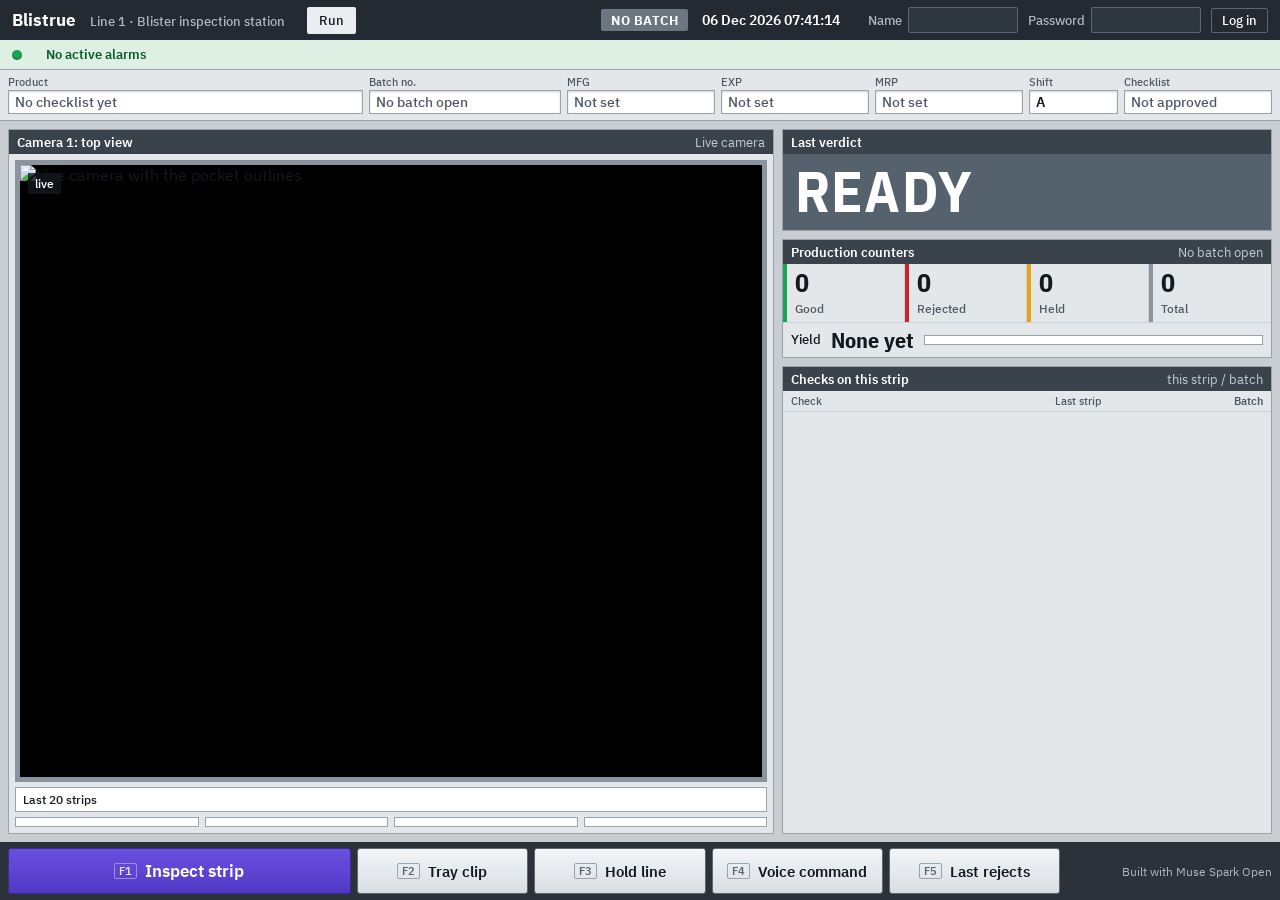
==== commit e5f2c5de: "System screen: Meta API credit panel shows money left before the $50 spend stop, a bar and the amoun" ====
--- a/static/index.html
+++ b/static/index.html
@@ -316,10 +316,12 @@
 
 <section class="tab" id="system" hidden>
   <div class="wide">
-    <div class="card">
-      <h2>Spend</h2>
-      <div class="bignum">$<span id="spent">0.00</span></div>
-      <p>Spent on paid model calls so far.</p>
+    <div class="card credit">
+      <h2>Meta API credit</h2>
+      <div class="bignum">$<span id="left">50.00</span></div>
+      <p>Left before the station stops paid model calls at $<span id="limit">50.00</span>.</p>
+      <span class="bar"><i id="creditbar"></i></span>
+      <p>$<span id="spent">0.00</span> spent on paid model calls so far.</p>
       <h3>Stack light</h3>
       <p><a href="/lamp" target="_blank">Open the stack-light page</a> on a phone or a second screen.</p>
       <h3>Line board</h3>
--- a/static/station.css
+++ b/static/station.css
@@ -360,6 +360,7 @@
 .trace td{padding:5px 8px;border-top:1px solid var(--rule2)}
 .trace td:nth-child(n+3),.trace th:nth-child(n+3){text-align:right}
 .trace:has(tbody:empty)::after{content:"No model calls yet.";display:block;padding:12px 8px;font-size:13px;color:var(--text2)}
+.credit .bar{display:block;margin:2px 0 10px}
 .bignum{font:700 40px/1.05 var(--cond);margin:4px 0;padding:2px 10px;display:inline-block;background:var(--well);border:1px solid var(--edge);box-shadow:var(--sunk)}
 
 @media (max-width:1200px){
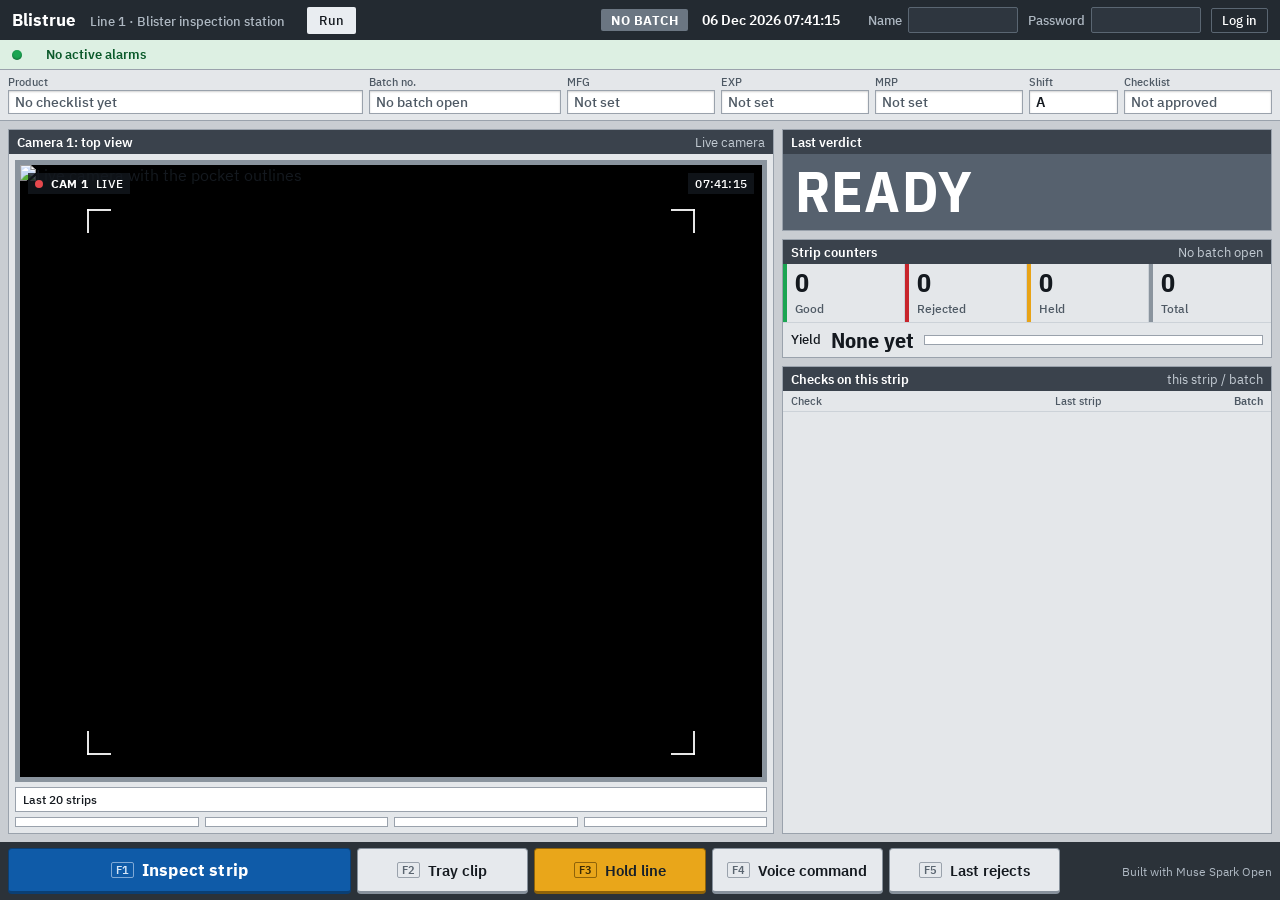
==== commit 7ffb7871: "Detection and station-screen fixes from real-strip testing - Camera: median of the last 5 frames for" ====
--- a/static/index.html
+++ b/static/index.html
@@ -1,14 +1,14 @@
 <!doctype html>
 <html lang="en"><head><meta charset="utf-8"><meta name="viewport" content="width=device-width,initial-scale=1">
 <title>Blistrue</title>
-<link rel="stylesheet" href="/static/station.css">
+<link rel="stylesheet" href="/static/station.css?v=20261103zn">
 </head><body>
 <header class="top">
   <div class="name">Blistrue<span>Line 1 · Blister inspection station</span></div>
   <nav aria-label="Screens">
     <button data-tab="run" class="on">Run</button>
     <button data-tab="setup" data-role="qa" hidden>Setup</button>
-    <button data-tab="qa" data-role="qa" hidden>QA</button>
+    <button data-tab="qa" data-role="qa" hidden>Quality (QA)</button>
     <button data-tab="record" data-role="user" hidden>Record</button>
     <button data-tab="system" data-role="qa" hidden>System</button>
   </nav>
@@ -52,7 +52,7 @@
         <div id="heard" class="small heard"></div>
       </div>
       <div class="pn">
-        <div class="pt">Production counters<span id="cbatch">No batch open</span></div>
+        <div class="pt">Strip counters<span id="cbatch">No batch open</span></div>
         <div class="counts">
           <div class="p"><b id="c-pass">0</b><span>Good</span></div>
           <div class="r"><b id="c-rej">0</b><span>Rejected</span></div>
@@ -60,6 +60,7 @@
           <div><b id="c-all">0</b><span>Total</span></div>
         </div>
         <div class="yield">Yield<b id="yield">None yet</b><span class="bar"><i id="ybar"></i></span></div>
+        <div class="note cnote" id="cnote"></div>
       </div>
       <div class="pn checks">
         <div class="pt">Checks on this strip<span>this strip / batch</span></div>
@@ -70,7 +71,7 @@
       <div class="pt">Camera 1: top view<span id="camcap">Live camera</span></div>
       <div class="cbody">
         <div class="pic" id="frame"><img id="cam" src="/stream" alt="Live camera with the pocket outlines">
-          <span class="ov"><span id="camstrip"></span><span id="camres"></span>live</span></div>
+          <span class="ov"><i class="rec"></i><b>CAM 1</b><span id="camstrip"></span><span id="camres"></span>LIVE</span><span class="ovr camclock"></span><i class="vf"></i></div>
         <div class="card chal" id="chal" hidden>
           <b>Challenge run</b><img id="chphoto" alt="Registered photo of this challenge strip" hidden><span id="chnext"></span>
           <button class="btn primary" id="chgo" onclick="chalInspect()">Inspect</button>
@@ -90,7 +91,7 @@
   <div class="keys">
     <button class="btn primary" data-key="F1" onclick="inspectNow()">Inspect strip</button>
     <button class="btn" data-key="F2" title="Record a short clip of the tray; one verdict per strip" onclick="trayNow()">Tray clip</button>
-    <button class="btn" data-key="F3" onclick="post('/hold',{reason:'operator pressed Hold line'},'Line held. QA must resume it.')">Hold line</button>
+    <button class="btn hold" data-key="F3" onclick="post('/hold',{reason:'operator pressed Hold line'},'Line held. QA must resume it.')">Hold line</button>
     <button class="btn" data-key="F4" id="vcmd" title="Say: self test, teach, inspect, hold, record" onclick="toggleRec('command')">Voice command</button>
     <button class="btn" data-key="F5" title="The last 8 reject photos" onclick="lastRejects()">Last rejects</button>
     <div class="brand">Built with Muse Spark Open</div>
@@ -106,6 +107,10 @@
     <li><button data-step="5"><i><svg class="tk" width="14" height="14" viewBox="0 0 14 14" aria-hidden="true"><path d="M2.5 7.5l3 3 6-7"/></svg><b>5</b></i>Run</button></li>
   </ol>
   <div class="setup">
+    <div class="pnl scam"><div class="pt">Camera 1: top view<span>Live camera</span></div>
+      <div class="cbody"><div class="pic"><img src="/stream" alt="Live camera: the strip in view">
+        <span class="ov"><i class="rec"></i><b>CAM 1</b><span class="camres"></span>LIVE</span><span class="ovr camclock"></span><i class="vf"></i></div></div></div>
+    <div class="sright">
     <div>
       <div class="card" data-panel="1">
         <h2>Describe the good strip</h2>
@@ -125,16 +130,15 @@
       </div>
       <div class="card" data-panel="3" hidden>
         <h2 id="teachh">Teach good strips</h2>
-        <p>Place a good strip under the camera and save it. Move or turn it a little each time, so the station learns what normal looks like.</p>
+        <p>Save 5 photos of a good strip, moving it a little each time.</p>
         <div class="slots" id="slots"></div>
-        <div class="actions"><button class="btn big primary" onclick="long('/teach',{capture:true},taught)">Save this strip</button>
-          <button class="btn big" onclick="long('/teach',{},taught)">Use saved photos</button></div>
+        <div class="actions"><button class="btn big primary" onclick="long('/teach',{capture:true},taught)">Save this strip</button></div>
         <div class="msg"></div>
       </div>
       <div class="card" data-panel="4" hidden>
         <h2>Self-test</h2>
-        <p>The station paints fake defects onto the good strip in view and checks that each one is caught and named, and that the real strip passes. A per-shift functional check — it runs on top of the physical challenge strip.</p>
-        <div class="actions"><button class="btn big primary" onclick="long('/selftest',{},selftestSaid)">Run self-test</button></div>
+        <p>Place a good strip. The station checks it passes, then hides known defects in a copy of its photo and must find every one before the shift starts.</p>
+        <div class="actions"><button class="btn big primary" onclick="long('/selftest',stFresh(),stShown)">Run self-test</button></div>
         <h3 id="sth" hidden></h3>
         <ul class="check" id="stresults"></ul>
         <div class="small" id="uncovered"></div>
@@ -148,9 +152,10 @@
     </div>
     <div class="card">
       <h2>Rules for a good strip</h2>
-      <div id="sentencebox" hidden><div class="spoken" id="sentence"></div><small>The sentence the rules were made from.</small></div>
+      <div id="sentencebox" hidden><div class="spoken" id="sentence"></div><small>What QA said (Muse Voice Transcribe) — the rules were made from it.</small></div>
       <ul class="rules" id="rules"></ul>
       <div class="approved" id="approved">No rules yet.</div>
+    </div>
     </div>
   </div>
 </section>
@@ -170,11 +175,11 @@
           <div class="work" id="nobatch">
             <div class="grid3">
               <label class="fl"><span>Batch no.</span><input id="bn" placeholder="e.g. B2611-01" aria-label="Batch no."></label>
-              <label class="fl"><span>MFG</span><input id="bm" placeholder="10/2026" aria-label="MFG"></label>
-              <label class="fl"><span>EXP</span><input id="be" placeholder="10/2028" aria-label="EXP"></label>
-              <label class="fl"><span>MRP (Rs.)</span><input id="bp" placeholder="32.50" aria-label="MRP"></label>
+              <label class="fl"><span>MFG</span><input id="bm" placeholder="e.g. 05/2026" aria-label="MFG"></label>
+              <label class="fl"><span>EXP</span><input id="be" placeholder="e.g. 04/2028" aria-label="EXP"></label>
+              <label class="fl"><span>MRP (Rs.)</span><input id="bp" placeholder="e.g. 32.50" aria-label="MRP"></label>
               <label class="fl"><span>Product name</span><input id="bpn" maxlength="80" placeholder="As printed on the foil" aria-label="Product name"></label>
-              <label class="fl"><span>Strength</span><input id="bst" maxlength="40" placeholder="Strength (blank if not printed)" aria-label="Strength, blank if not printed"></label>
+              <label class="fl"><span>Strength</span><input id="bst" maxlength="40" placeholder="blank if none" aria-label="Strength, blank if not printed"></label>
             </div>
             <div class="field"><button class="btn go" id="go-start" onclick="batchStart()">Start batch</button></div>
           </div></li>
@@ -209,15 +214,14 @@
               <label class="fl grow"><span>Leak test note</span><input id="bnote" aria-label="Leak test note"></label></div>
             <div class="field"><button class="btn" onclick="leak('pass')">Leak test pass</button><button class="btn" onclick="leak('fail')">Leak test fail</button></div>
           </div>
-          <div class="work" id="missedbox">
-            <h3>Missed hourly checks: QA review note</h3>
+          <details class="work" id="missedbox"><summary>Missed hourly checks: QA review note</summary>
             <ul class="check" id="missed"></ul>
             <div class="field"><label class="fl"><span>Batch (blank = current)</span><input id="mbatch" class="narrow" aria-label="Batch whose missed checks to list"></label>
               <label class="fl"><span>QA password</span><input id="mpw" type="password" aria-label="QA password for the review note"></label></div>
-          </div></li>
+          </details></li>
         <li id="q-end"><span class="n"><svg class="tk" width="14" height="14" viewBox="0 0 14 14" aria-hidden="true"><path d="M2.5 7.5l3 3 6-7"/></svg><b>7</b></span>
           <div><div class="t">End batch: counts at the bench</div><div class="d"></div></div><span class="when"></span>
-          <div class="work" id="endbox" hidden>
+          <details class="work" id="endbox" hidden><summary>Open the end-of-batch counts</summary>
             <div class="grid4">
               <label class="fl"><span>Strips received</span><input id="e-received" type="number" min="0" aria-label="Strips received at the bench"></label>
               <label class="fl"><span>Good tray</span><input id="e-good" type="number" min="0" aria-label="Strips in the good tray"></label>
@@ -235,7 +239,7 @@
             <div class="field"><label class="fl"><span>QA password, only if outside a limit</span><input id="e-pw" type="password" aria-label="QA password, only if outside a limit"></label>
               <label class="fl grow"><span>Investigation reason, only if outside a limit</span><input id="e-reason" aria-label="Investigation reason, only if outside a limit"></label></div>
             <div class="field"><button class="btn end" onclick="batchEnd()">End batch</button></div>
-          </div></li>
+          </details></li>
       </ol>
     </div>
     <div class="qside">
@@ -278,14 +282,15 @@
       <div class="card">
         <h2>Physical challenge set</h2>
         <ul class="check" id="chset"></ul>
-        <div class="field"><label class="fl"><span>Label</span><input id="cl" class="narrow" placeholder="C1" aria-label="Challenge strip label"></label>
+        <div class="field"><label class="fl"><span>Label</span><input id="cl" class="narrow" placeholder="auto" aria-label="Challenge strip label, blank for the next free one"></label>
           <label class="fl grow"><span>Defect kind</span><select id="ck" aria-label="Defect kind"></select></label>
-          <label class="fl"><span>Rule</span><input id="cr" type="number" min="1" class="narrow" aria-label="Expected rule number"></label></div>
+          <label class="fl"><span>Rule</span><input id="cr" type="number" min="1" class="narrow" placeholder="auto" aria-label="Expected rule number, blank when detected"></label></div>
         <div class="field"><button class="btn" onclick="chalRegister()">Register challenge strip (photo from the camera)</button></div>
-        <h3>Close a failed challenge</h3>
+        <details><summary>Close a failed challenge of an ended batch</summary>
         <div class="field"><label class="fl"><span>QA password</span><input id="ccp" type="password" aria-label="QA password to close a failed challenge"></label>
           <label class="fl grow"><span>Reason</span><input id="ccr" aria-label="Reason to close a failed challenge"></label></div>
         <div class="field"><button class="btn" title="A failed challenge run of a batch that has ended: close it with a QA note so its record can be signed" onclick="chalClose()">Close failed challenge of an ended batch (QA)</button></div>
+        </details>
         <p class="note">The self-test adds to the physical challenge test; it does not replace it.</p>
         <div class="msg"></div>
       </div>
@@ -317,23 +322,32 @@
 <section class="tab" id="system" hidden>
   <div class="wide">
     <div class="card credit">
-      <h2>Meta API credit</h2>
-      <div class="bignum">$<span id="left">50.00</span></div>
-      <p>Left before the station stops paid model calls at $<span id="limit">50.00</span>.</p>
-      <span class="bar"><i id="creditbar"></i></span>
-      <p>$<span id="spent">0.00</span> spent on paid model calls so far.</p>
+      <h2>Station screens</h2>
+      <div hidden><span id="left"></span><span id="limit"></span><i id="creditbar"></i><span id="spent"></span></div>  <!-- spend stays in the record and the README; not a screen for the line -->
       <h3>Stack light</h3>
       <p><a href="/lamp" target="_blank">Open the stack-light page</a> on a phone or a second screen.</p>
       <h3>Line board</h3>
       <p><a href="/board" target="_blank">Open the line board</a> (read-only) on a screen beside the line: the state, why, since when and who must act.</p>
     </div>
+    <div class="syscol">
+    <div class="card">
+      <h2>Meta models in this station</h2>
+      <table class="trace models"><thead><tr><th>Model</th><th>Where it runs</th><th>Its one job</th></tr></thead><tbody>
+        <tr><td>Muse Voice Transcribe</td><td>Meta Model API</td><td>Turns QA's spoken rule and voice commands into text</td></tr>
+        <tr><td>Muse Spark 1.3</td><td>Meta Model API</td><td>Writes the numbered rules, reads the foil print, drafts the shift record</td></tr>
+        <tr><td>SAM 3.1</td><td>Meta Model API</td><td>Finds the strip, every pocket and tablet; clears the line</td></tr>
+        <tr><td>DINOv2</td><td>On this laptop, offline</td><td>Judges every pocket pass or fail; no language model decides</td></tr>
+        <tr><td>Muse Spark Open</td><td>Open weights on Baseten</td><td>Shift Supervisor agent: investigates, can only request, QA approves</td></tr>
+      </tbody></table>
+    </div>
     <div class="card">
       <h2>What each model did</h2>
-      <p>The last twelve model calls, newest first.</p>
-      <table class="trace"><thead><tr><th>Model</th><th>Job</th><th>ms</th><th>USD</th></tr></thead><tbody id="trace"></tbody></table>
+      <p>The last eight model calls, newest first: live from this station.</p>
+      <table class="trace"><thead><tr><th>Model</th><th>Job</th><th>Time (ms)</th></tr></thead><tbody id="trace"></tbody></table>
+    </div>
     </div>
   </div>
 </section>
 </main>
-<script src="/static/station.js"></script>
+<script src="/static/station.js?v=20261103zn"></script>
 </body></html>
--- a/static/station.css
+++ b/static/station.css
@@ -369,3 +369,84 @@
   .top{gap:12px}
   .top .name span{display:none}
 }
+
+/* Setup preview: zoomed on the middle of the frame, so the strip being taught fills the box (the Run camera is never cropped) */
+.pic.preview{flex:none;margin:0 0 12px;overflow:hidden}
+.pic.preview img{object-fit:cover;transform:scale(1.3)}
+.ov .rec{width:8px;height:8px;border-radius:50%;background:#e5484d;align-self:center;animation:recblink 1.2s steps(2,start) infinite}
+@keyframes recblink{to{visibility:hidden}}
+.ov,.ovr{z-index:2;font-variant-numeric:tabular-nums;letter-spacing:.02em}
+.ovr{position:absolute;right:8px;top:8px;background:rgba(20,25,31,.78);color:#fff;font-size:11.5px;font-weight:500;padding:3px 7px}
+.ovr:empty{display:none}
+/* viewfinder corner marks */
+.vf{position:absolute;inset:44px 9% 22px;pointer-events:none;z-index:1;--m:rgba(255,255,255,.9);background:linear-gradient(var(--m),var(--m)) 0 0/24px 2px,linear-gradient(var(--m),var(--m)) 0 0/2px 24px,linear-gradient(var(--m),var(--m)) 100% 0/24px 2px,linear-gradient(var(--m),var(--m)) 100% 0/2px 24px,linear-gradient(var(--m),var(--m)) 0 100%/24px 2px,linear-gradient(var(--m),var(--m)) 0 100%/2px 24px,linear-gradient(var(--m),var(--m)) 100% 100%/24px 2px,linear-gradient(var(--m),var(--m)) 100% 100%/2px 24px;background-repeat:no-repeat}
+
+/* Setup: the same live camera as Run on the left, the step and the rules on the right */
+.setup{flex:1;min-height:0;grid-template-columns:minmax(0,61fr) minmax(0,39fr);grid-template-rows:minmax(0,1fr);align-items:stretch}
+.scam{display:flex;flex-direction:column;min-height:0}
+.sright{display:flex;flex-direction:column;gap:8px;min-height:0;overflow:auto}
+.sright .slots{grid-template-columns:repeat(5,minmax(0,1fr))}
+/* call-to-action buttons */
+.btn{border-radius:6px}
+.btn.primary{background:linear-gradient(135deg,#7458F0,#4B33C2);border-color:#3C2A99;box-shadow:0 2px 8px rgba(75,51,194,.35);font-weight:700;letter-spacing:.01em}
+.btn.primary:hover{background:linear-gradient(135deg,#8268F4,#5640D0);box-shadow:0 4px 14px rgba(75,51,194,.45)}
+.btn.big{height:46px;font-size:15.5px;padding:0 22px}
+.ptab{width:100%;margin-top:8px;border-collapse:collapse;font-size:13.5px;font-weight:500;background:rgba(255,255,255,.12)}
+.ptab th,.ptab td{text-align:left;padding:3px 8px;border-top:1px solid rgba(255,255,255,.3)}
+.ptab th{font-weight:600;font-size:12px}
+/* Setup right column: every rule in view next to the step (the sentence is already on the Describe / Approve steps) */
+.sright .rules li{padding:4px 8px;font-size:13px;line-height:1.3}
+.sright .rules em{font-size:11px;padding:0 6px}
+.sright .approved{margin-top:6px;padding-top:5px}
+.sright .card p{margin-top:0}
+.sright{gap:6px}
+.sright #sentencebox .spoken{font-size:12.5px;line-height:1.35;padding:5px 9px}
+.sright #sentencebox small{font-size:11.5px}
+.sright .slots{margin:2px 0 8px}
+.sright .slot{aspect-ratio:16/9}
+.sright .card p{font-size:13px}
+.setup{grid-template-columns:minmax(0,54fr) minmax(0,46fr)}
+.sright{gap:4px}
+.sright .rules li{padding:3px 8px}
+.sright #sentencebox .spoken{line-height:1.3}
+.sright .slot{aspect-ratio:2/1}
+.sright .slots{margin:2px 0 6px}
+.sright .btn.big{height:42px}
+.sright .approved{margin-top:4px;padding-top:4px}
+.sright{scrollbar-width:none}
+.line.idle .lhead{background:var(--bar);color:#fff}
+.qa .line.idle{border-color:var(--edge)}
+.models{margin-top:10px}
+.models td:first-child{font-weight:600;white-space:nowrap}
+/* Quality (QA): one screen, no scrolling */
+.seq{margin-top:8px}
+.seq>li{padding-bottom:7px}
+.seq>li>div:nth-child(2){display:flex;gap:10px;align-items:baseline;flex-wrap:wrap}
+.seq .n{width:24px;height:24px}
+.seq>li:not(:last-child)::before{left:11px;top:24px}
+.seq .work{margin-top:6px;padding:8px 10px}
+.release .grid3{grid-template-columns:repeat(6,minmax(0,1fr));gap:8px}
+details.work>summary,.qside details>summary{cursor:pointer;font-size:13px;font-weight:600;color:var(--text2)}
+details[open]>summary{margin-bottom:8px}
+.qside details{margin-top:10px}
+details:not([open])>*:not(summary){display:none!important}
+.qa{flex:1;min-height:0;align-items:stretch}
+.qa .release{overflow:auto;scrollbar-width:thin}
+.qside>.card:last-child{flex:1}
+.syscol{display:flex;flex-direction:column;gap:8px;min-width:0}
+.trace.models td,.trace.models th{text-align:left!important}
+/* Industrial control-panel buttons: flat keys with a hard bottom edge; blue = the next action, amber = hold, green = confirm */
+.btn{border-radius:4px;background:#E6E9ED;border:1px solid #87919C;border-bottom-width:3px;color:var(--ink);font-weight:600;box-shadow:none}
+.btn:hover{background:#F1F3F5}
+.btn:active{border-bottom-width:1px;margin-top:2px}
+.btn.primary{background:#0F5BA8;border-color:#0A3F75;color:#fff;box-shadow:none;letter-spacing:.01em}
+.btn.primary:hover{background:#1468BD;box-shadow:none}
+.btn.ok{background:#16803C;border-color:#0B5A2B;color:#fff}
+.btn.hold{background:#E9A61A;border-color:#8F6309;color:#17202A}
+.btn.hold:hover{background:#F2B331}
+.keys .btn.primary::before{color:#D6E6F7;border-color:#7FA9D6}
+.keys .btn.hold::before{color:#3A2A05;border-color:#8F6309}
+.sright>.card:last-child{flex:1}
+.card .note.cnote{font-size:14px;font-weight:600;color:var(--text);margin:8px 0 0}.card .note.cnote:empty{display:none}
+
+.counts em.ctest{display:block;font-style:normal;font-size:13px;font-weight:700;color:#B3261E;margin-top:2px}.counts em.ctest:empty{display:none}
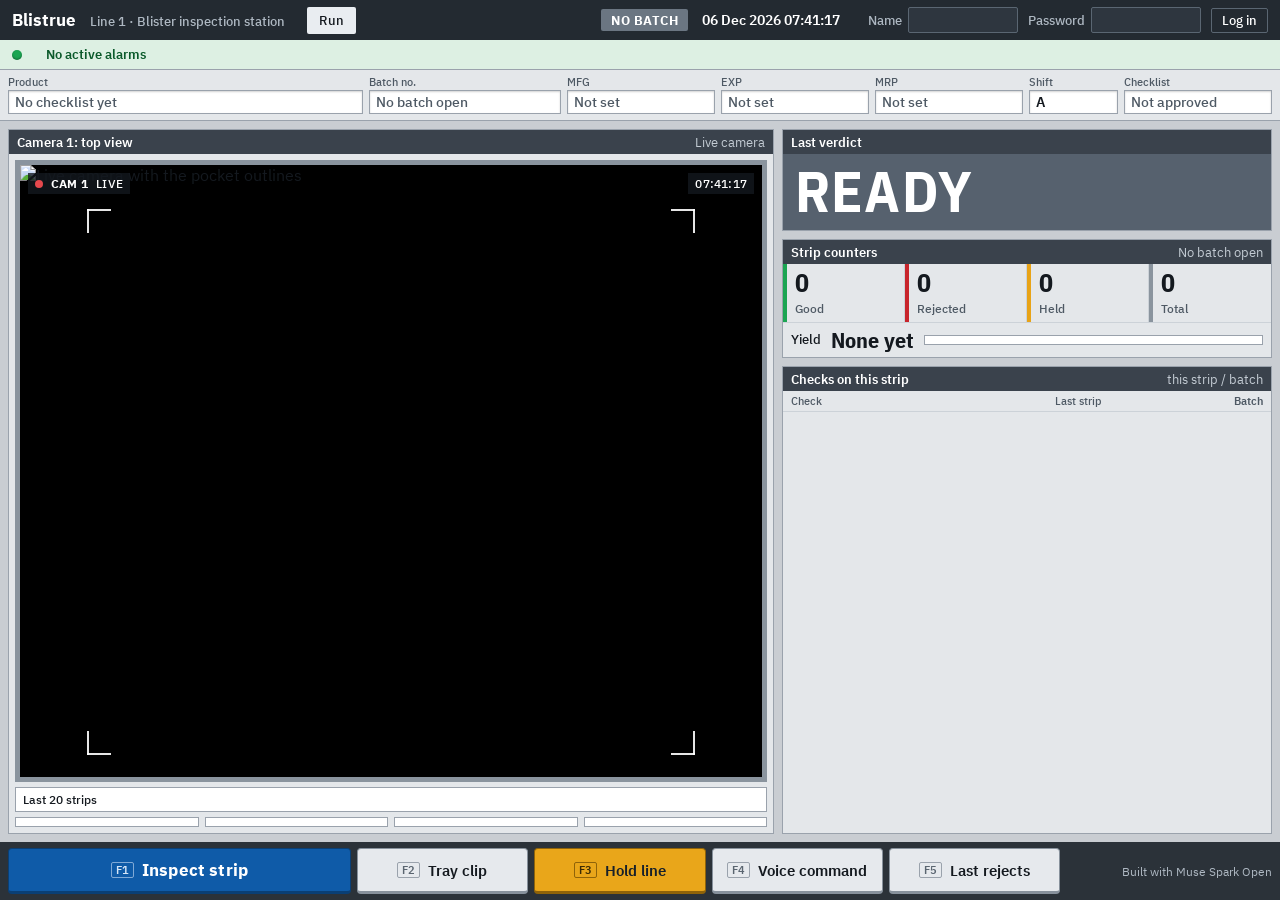
==== commit 9de7b4d8: "Delivery cleanup: README, User Guide, Developer Guide - README rewritten: features, architecture dia" ====
--- a/static/index.html
+++ b/static/index.html
@@ -1,6 +1,7 @@
 <!doctype html>
 <html lang="en"><head><meta charset="utf-8"><meta name="viewport" content="width=device-width,initial-scale=1">
 <title>Blistrue</title>
+<link rel="icon" href="data:,">
 <link rel="stylesheet" href="/static/station.css?v=20261103zn">
 </head><body>
 <header class="top">
